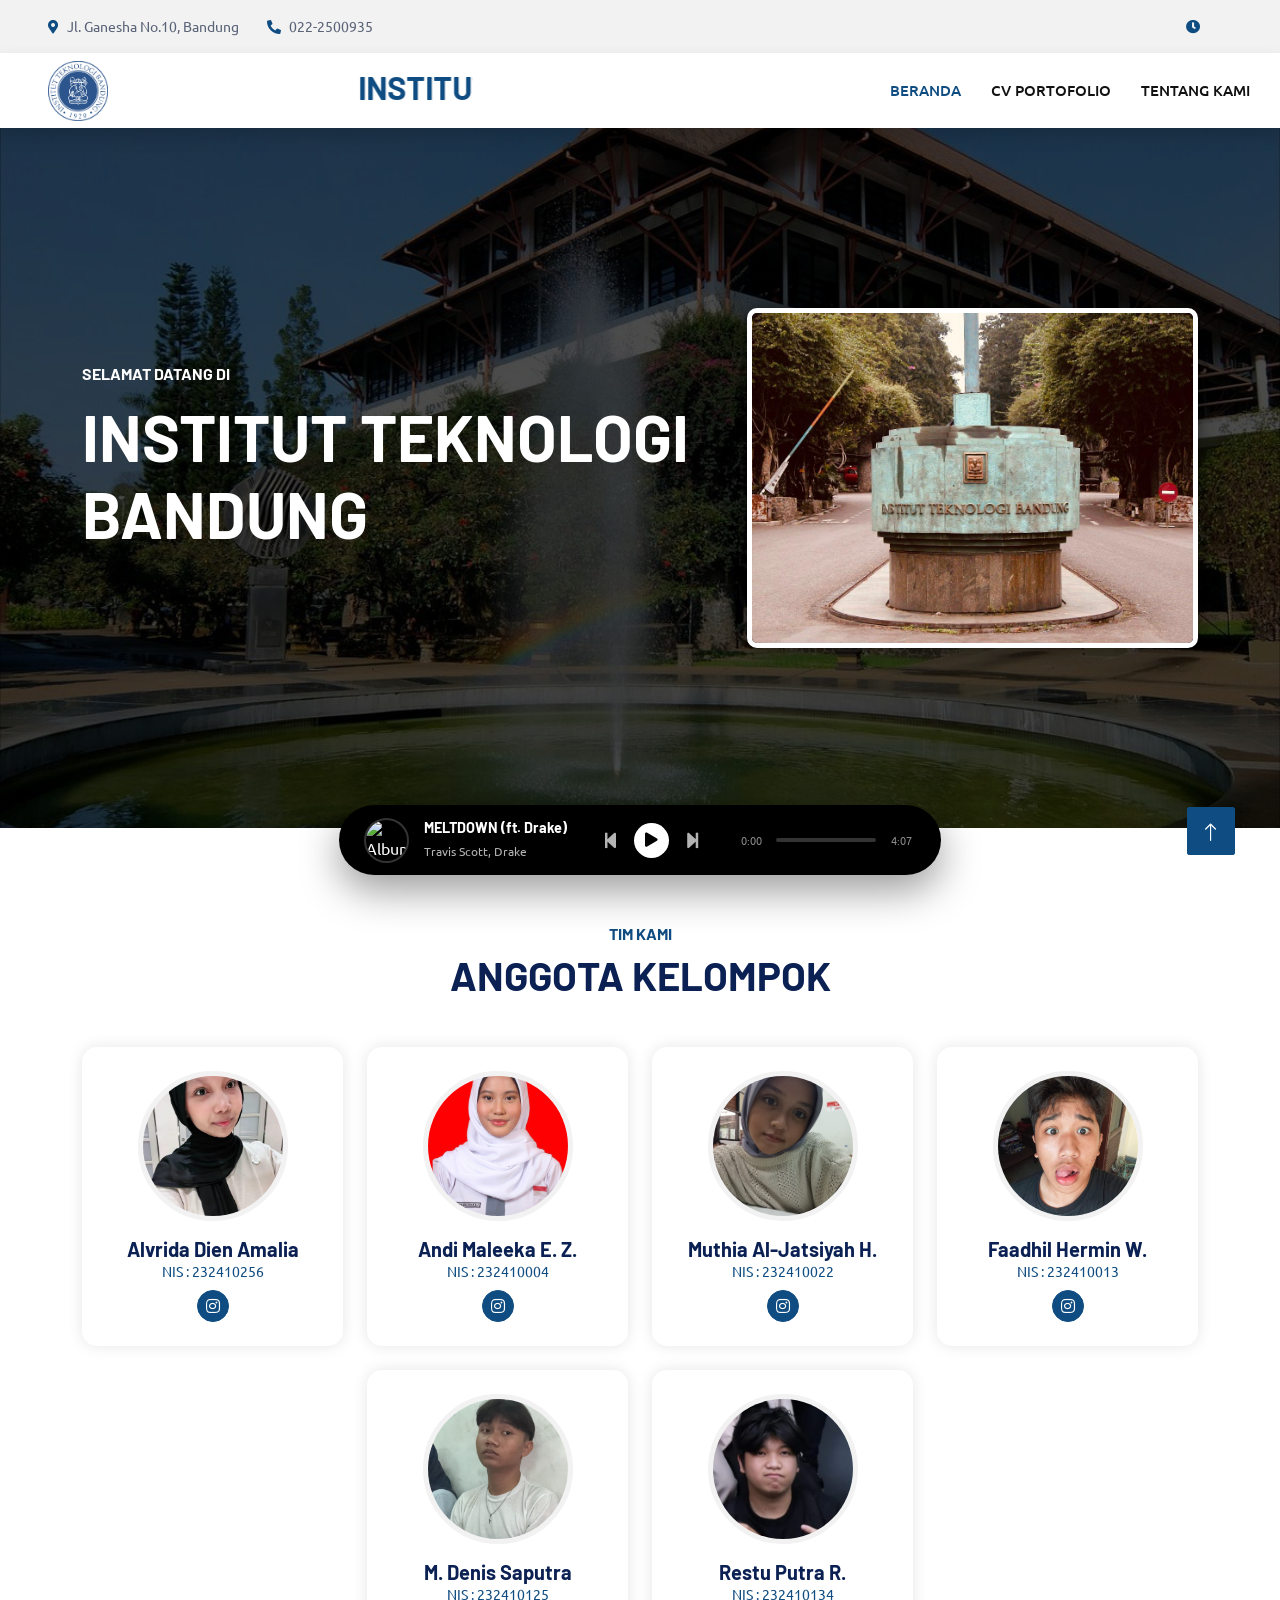
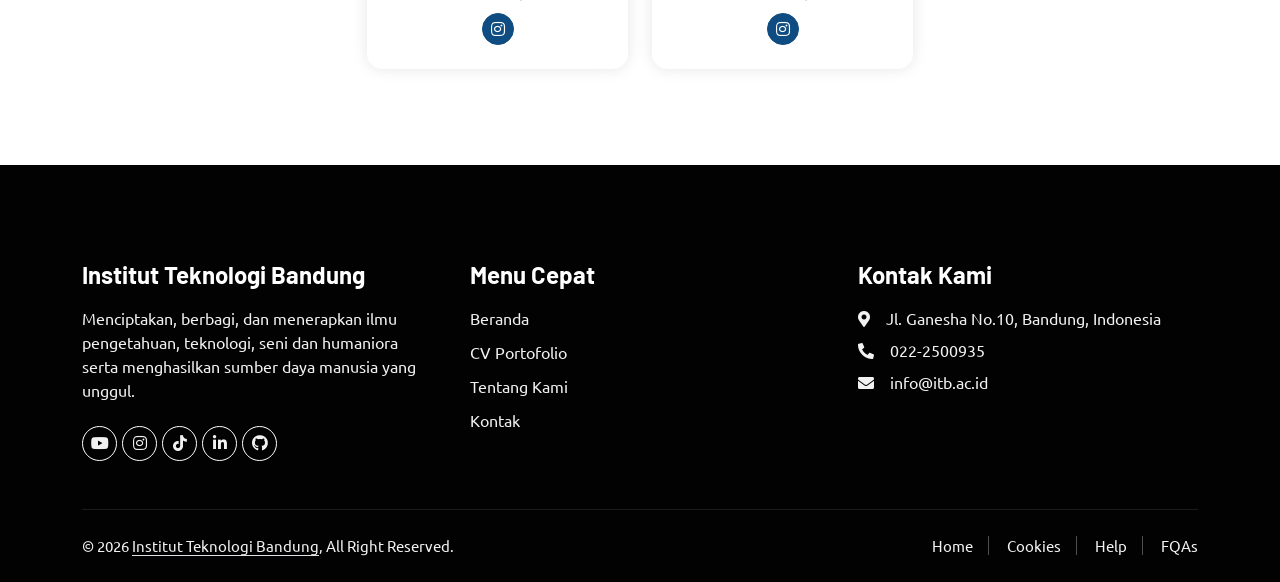
==== index.html @ df198fec "cuma testing bisa di commit n push atau ngga" ====
<!DOCTYPE html>
<html lang="id">

<head>
    <meta charset="utf-8">
    <title>bismillah ptn</title>
    <meta content="width=device-width, initial-scale=1.0" name="viewport">
    <meta content="" name="keywords">
    <meta content="" name="description">

    <!-- Favicon -->
    <link href="images/logoitb.png" rel="icon">

    <!-- Google Web Fonts -->
    <link rel="preconnect" href="https://fonts.googleapis.com">
    <link rel="preconnect" href="https://fonts.gstatic.com" crossorigin>
    <link href="https://fonts.googleapis.com/css2?family=Barlow:wght@600;700&family=Ubuntu:wght@400;500&display=swap" rel="stylesheet"> 

    <!-- Icon Font Stylesheet -->
    <link href="https://cdnjs.cloudflare.com/ajax/libs/font-awesome/5.15.4/css/all.min.css" rel="stylesheet">
    <link href="https://cdn.jsdelivr.net/npm/bootstrap-icons@1.4.1/font/bootstrap-icons.css" rel="stylesheet">

    <!-- Libraries Stylesheet -->
    <link href="lib/animate/animate.min.css" rel="stylesheet">
    <link href="lib/owlcarousel/assets/owl.carousel.min.css" rel="stylesheet">
    <link href="lib/tempusdominus/css/tempusdominus-bootstrap-4.min.css" rel="stylesheet" />

    <!-- Customized Bootstrap Stylesheet -->
    <link href="css/bootstrap.min.css" rel="stylesheet">

    <!-- Template Stylesheet -->
    <link href="css/style.css" rel="stylesheet">
</head>

<body>
    <!-- Spinner Start -->
    <div id="spinner" class="show bg-white position-fixed translate-middle w-100 vh-100 top-50 start-50 d-flex align-items-center justify-content-center">
        <div class="spinner-border text-primary" style="width: 3rem; height: 3rem;" role="status">
            <span class="sr-only">Loading...</span>
        </div>
    </div>
    <!-- Spinner End -->

    <!-- Topbar Start -->
    <div class="container-fluid bg-light p-0">
        <div class="row gx-0 d-none d-lg-flex">
            <div class="col-lg-7 px-5 text-start">
                <div class="h-100 d-inline-flex align-items-center py-3 me-4">
                    <small class="fa fa-map-marker-alt text-primary me-2"></small>
                    <small>Jl. Ganesha No.10, Bandung</small>
                </div>
                <div class="h-100 d-inline-flex align-items-center py-3 me-4">
                    <small class="fa fa-phone-alt text-primary me-2"></small>
                    <small>022-2500935</small>
                </div>
            </div>
            <div class="col-lg-5 px-5 text-end">
                <div class="h-100 d-inline-flex align-items-center py-3 me-4">
                    <small class="fa fa-clock text-primary me-2"></small>
                    <small id="tanggalwaktu"></small>		
                </div>  
            </div>
        </div>
    </div>
    <!-- Topbar End -->

    <!-- Navbar Start -->
    <nav class="navbar navbar-expand-lg bg-white navbar-light shadow sticky-top p-0">
        <a href="index.html" class="navbar-brand d-flex align-items-center px-4 px-lg-5">
            <img src="images/logoitb.png" alt="Logo" style="height: 60px; margin-right: 15px;">
            <div style="overflow: hidden; white-space: nowrap; width: 350px;">
                 <marquee scrollamount="5"><h2 class="m-0 text-primary">INSTITUT TEKNOLOGI BANDUNG</h2></marquee>
            </div>
        </a>
        <button type="button" class="navbar-toggler me-4" data-bs-toggle="collapse" data-bs-target="#navbarCollapse">
            <span class="navbar-toggler-icon"></span>
        </button>
        <div class="collapse navbar-collapse" id="navbarCollapse">
            <div class="navbar-nav ms-auto p-4 p-lg-0">
                <a href="index.html" class="nav-item nav-link active">Beranda</a>
                <a href="cv.html" class="nav-item nav-link">CV Portofolio</a>
                <a href="tentang.html" class="nav-item nav-link">Tentang Kami</a>
            </div>
        </div>
    </nav>
    <!-- Navbar End -->

    <!-- Carousel Start -->
    <div class="container-fluid p-0 mb-5">
        <div id="header-carousel" class="carousel slide" data-bs-ride="carousel">
            <div class="carousel-inner">
                <div class="carousel-item active">
                    <!-- Background Image -->
                    <img class="w-100" src="images/itb1.jpeg" alt="Image" style="height: 700px; object-fit: cover;">
                    <div class="carousel-caption d-flex align-items-center">
                        <div class="container">
                            <div class="row align-items-center justify-content-center justify-content-lg-start">
                                <!-- Kolom Teks -->
                                <div class="col-10 col-lg-7 text-center text-lg-start">
                                    <h6 class="text-white text-uppercase mb-3 animated slideInDown">SELAMAT DATANG DI</h6>
                                    <h1 class="display-3 text-white mb-4 pb-3 animated slideInDown">INSTITUT TEKNOLOGI BANDUNG</h1>
                                </div>
                                <!-- Kolom Gambar Kampus (Overlay) -->
                                <div class="col-lg-5 d-none d-lg-flex animated zoomIn">
                                    <img class="img-fluid" src="images/itb2.jpeg" alt="" style="border: 5px solid white; border-radius: 10px; box-shadow: 0 0 20px rgba(0,0,0,0.5);">
                                </div>
                            </div>
                        </div>
                    </div>
                </div>
            </div>
        </div>
    </div>
    <!-- Carousel End -->

    <!-- Team Start -->
    <div class="container-xxl py-5">
        <div class="container">
            <div class="text-center wow fadeInUp" data-wow-delay="0.1s">
                <h6 class="text-primary text-uppercase">Tim Kami</h6>
                <h1 class="mb-5">ANGGOTA KELOMPOK</h1>
            </div>
            
            <div class="row g-4 justify-content-center">
                <!-- Anggota 1 -->
                <div class="col-lg-3 col-md-6 wow fadeInUp" data-wow-delay="0.1s">
                    <div class="team-item bg-light p-4 text-center">
                        <div class="team-img-box mb-3">
                            <img src="images/dina.jpeg" alt="">                         
                        </div>
                        <h5 class="fw-bold mb-0">Alvrida Dien Amalia</h5>
                        <small class="text-primary d-block mb-2">NIS : 232410256</small>
                        <a class="btn btn-sm-square btn-primary mx-auto rounded-circle" href="https://instagram.com/alvridamalia" target="_blank"><i class="fab fa-instagram"></i></a>
                    </div>
                </div>  
                
                <!-- Anggota 2 -->        
                <div class="col-lg-3 col-md-6 wow fadeInUp" data-wow-delay="0.3s">
                    <div class="team-item bg-light p-4 text-center">
                        <div class="team-img-box mb-3">
                            <img src="images/male.jpeg" alt="">                         
                        </div>
                        <h5 class="fw-bold mb-0">Andi Maleeka E. Z.</h5>
                        <small class="text-primary d-block mb-2">NIS : 232410004</small>
                        <a class="btn btn-sm-square btn-primary mx-auto rounded-circle" href="https://instagram.com/zavmezh" target="_blank"><i class="fab fa-instagram"></i></a>
                    </div>
                </div>  
                
                <!-- Anggota 3 -->        
                <div class="col-lg-3 col-md-6 wow fadeInUp" data-wow-delay="0.5s">
                    <div class="team-item bg-light p-4 text-center">
                        <div class="team-img-box mb-3">
                            <img src="images/muti.jpeg" alt="">                         
                        </div>
                        <h5 class="fw-bold mb-0">Muthia Al-Jatsiyah H.</h5>
                        <small class="text-primary d-block mb-2">NIS : 232410022</small>
                        <a class="btn btn-sm-square btn-primary mx-auto rounded-circle" href="https://instagram.com/muthieealh" target="_blank"><i class="fab fa-instagram"></i></a>
                    </div>
                </div>  
                
                <!-- Anggota 4 -->        
                <div class="col-lg-3 col-md-6 wow fadeInUp" data-wow-delay="0.7s">
                    <div class="team-item bg-light p-4 text-center">
                        <div class="team-img-box mb-3">
                            <img src="images/faadhil.jpeg" alt="">                         
                        </div>
                        <h5 class="fw-bold mb-0">Faadhil Hermin W.</h5>
                        <small class="text-primary d-block mb-2">NIS : 232410013</small>
                        <a class="btn btn-sm-square btn-primary mx-auto rounded-circle" href="https://instagram.com/faadhwill" target="_blank"><i class="fab fa-instagram"></i></a>
                    </div>
                </div>  
                
                <!-- Anggota 5 -->        
                <div class="col-lg-3 col-md-6 wow fadeInUp" data-wow-delay="0.1s">
                    <div class="team-item bg-light p-4 text-center">
                        <div class="team-img-box mb-3">
                            <img src="images/denis.jpeg" alt="">                         
                        </div>
                        <h5 class="fw-bold mb-0">M. Denis Saputra</h5>
                        <small class="text-primary d-block mb-2">NIS : 232410125</small>
                        <a class="btn btn-sm-square btn-primary mx-auto rounded-circle" href="https://instagram.com/dnssptraaa_" target="_blank"><i class="fab fa-instagram"></i></a>
                    </div>
                </div>  
                
                <!-- Anggota 6 -->        
                <div class="col-lg-3 col-md-6 wow fadeInUp" data-wow-delay="0.3s">
                    <div class="team-item bg-light p-4 text-center">
                        <div class="team-img-box mb-3">
                            <img src="images/rama.jpeg" alt="">                         
                        </div>
                        <h5 class="fw-bold mb-0">Restu Putra R.</h5>
                        <small class="text-primary d-block mb-2">NIS : 232410134</small>
                        <a class="btn btn-sm-square btn-primary mx-auto rounded-circle" href="https://www.instagram.com/backend.ramaa" target="_blank"><i class="fab fa-instagram"></i></a>
                    </div>
                </div>              
            </div>
        </div>
    </div>
    <!-- Team End -->

    <!-- Footer Start -->
    <div class="container-fluid bg-dark text-light footer pt-5 mt-5 wow fadeIn" data-wow-delay="0.1s">
        <div class="container py-5">
            <div class="row g-5">
                <div class="col-lg-4 col-md-6">
                    <h4 class="text-white mb-3">Institut Teknologi Bandung</h4>
                    <p>Menciptakan, berbagi, dan menerapkan ilmu pengetahuan, teknologi, seni dan humaniora serta menghasilkan sumber daya manusia yang unggul.</p>
                    <div class="d-flex pt-2">
                        <a class="btn btn-outline-light btn-social" href="https://www.youtube.com/@restuputraramadhan"><i class="fab fa-youtube"></i></a>
                        <a class="btn btn-outline-light btn-social" href="https://www.instagram.com/backend.ramaa"><i class="fab fa-instagram"></i></a>
                        <a class="btn btn-outline-light btn-social" href="https://www.tiktok.com/@27.1nonlykiddo"><i class="fab fa-tiktok"></i></a>
                        <a class="btn btn-outline-light btn-social" href="https://www.linkedin.com/in/restu-putra-ramadhan-6446b9358/"><i class="fab fa-linkedin-in"></i></a>
                        <a class="btn btn-outline-light btn-social" href="https://github.com/27RamaaaDev"><i class="fab fa-github"></i></a>
                    </div>
                </div>
                <div class="col-lg-4 col-md-6">
                    <h4 class="text-white mb-3">Menu Cepat</h4>
                    <a class="footer-link" href="index.html">Beranda</a>
                    <a class="footer-link" href="cv.html">CV Portofolio</a>
                    <a class="footer-link" href="tentang.html">Tentang Kami</a>
                    <a class="footer-link" href="#">Kontak</a>
                </div>
                <div class="col-lg-4 col-md-6">
                    <h4 class="text-white mb-3">Kontak Kami</h4>
                    <p class="mb-2"><i class="fa fa-map-marker-alt me-3"></i>Jl. Ganesha No.10, Bandung, Indonesia</p>
                    <p class="mb-2"><i class="fa fa-phone-alt me-3"></i>022-2500935</p>
                    <p class="mb-2"><i class="fa fa-envelope me-3"></i>info@itb.ac.id</p>
                </div>
            </div>
        </div>
        <div class="container">
            <div class="copyright">
                <div class="row">
                    <div class="col-md-6 text-center text-md-start mb-3 mb-md-0">
                        &copy; 2026 <a class="border-bottom" href="#">Institut Teknologi Bandung</a>, All Right Reserved.
                    </div>
                    <div class="col-md-6 text-center text-md-end">
                        <div class="footer-menu">
                            <a href="">Home</a>
                            <a href="">Cookies</a>
                            <a href="">Help</a>
                            <a href="">FQAs</a>
                        </div>
                    </div>
                </div>
            </div>
        </div>
    </div>
    <!-- MUSIC PLAYER DYNAMIC ISLAND -->
    <div class="music-player-bar">
        <div class="player-inner">
            <!-- Left: Info -->
            <div class="player-left">
                <div class="player-album-art">
                    <img src="images/travisscott.jpeg" alt="Album Art">
                </div>
                <div class="player-track-info">
                    <h6>MELTDOWN (ft. Drake)</h6>
                    <small>Travis Scott, Drake</small>
                </div>
            </div>

            <!-- Center: Controls -->
            <div class="player-controls">
                <button class="btn-control"><i class="fa fa-step-backward"></i></button>
                <!-- Tombol Play menggunakan onclick="toggleMusic()" -->
                <button class="btn-play" id="btnPlay" type="button" onclick="toggleMusic()">
                    <i class="fa fa-play" id="playIcon"></i>
                </button>
                <button class="btn-control"><i class="fa fa-step-forward"></i></button>
            </div>

            <!-- Right: Progress -->
            <div class="player-progress">
                <span id="currentTime" class="time-text">0:00</span>
                <div class="progress-bar-bg">
                    <div class="progress-bar-fill" id="progressBar"></div>
                </div>
                <span id="duration" class="time-text">4:07</span>
            </div>
        </div>
        
        <!-- Audio Tag dengan Error Handler -->
        <audio id="audioPlayer" src="meltdown.mp3" preload="auto" onerror="alert('File musik.mp3 TIDAK DITEMUKAN atau rusak.\n\nPastikan nama file: musik.mp3 (huruf kecil semua)')"></audio>
    </div>
    <!-- Footer End -->

    <!-- Back to Top -->
    <a href="#" class="btn btn-lg btn-primary btn-lg-square back-to-top"><i class="bi bi-arrow-up"></i></a>

    <!-- JavaScript Libraries -->
    <script src="https://code.jquery.com/jquery-3.4.1.min.js"></script>
    <script src="https://cdn.jsdelivr.net/npm/bootstrap@5.0.0/dist/js/bootstrap.bundle.min.js"></script>
    <script src="lib/wow/wow.min.js"></script>
    <script src="lib/easing/easing.min.js"></script>
    <script src="lib/waypoints/waypoints.min.js"></script>
    <script src="lib/counterup/counterup.min.js"></script>
    <script src="lib/owlcarousel/owl.carousel.min.js"></script>
    <script src="lib/tempusdominus/js/moment.min.js"></script>
    <script src="lib/tempusdominus/js/moment-timezone.min.js"></script>
    <script src="lib/tempusdominus/js/tempusdominus-bootstrap-4.min.js"></script>

    <!-- Template Javascript -->
    <script src="js/main.js"></script>
</body>
</html>
---- css/style.css ----
/********** Template CSS **********/
:root {
    --primary: #0F4C81; /* Biru ITB */
    --secondary: #F8C300; /* Emas */
    --light: #F2F2F2;
    --dark: #111111;
}

/* Override Bootstrap Text Primary Color (Agar tidak Merah) */
.text-primary {
    color: var(--primary) !important;
}

/* Override Bootstrap Button Primary (Agar tidak Merah) */
.btn-primary {
    color: #FFFFFF;
    background-color: var(--primary) !important;
    border-color: var(--primary) !important;
}

.btn-primary:hover {
    background-color: #0b3d6b !important;
    border-color: #0b3d6b !important;
}

.fw-medium {
    font-weight: 600 !important;
}

.back-to-top {
    position: fixed;
    display: none;
    right: 45px;
    bottom: 45px;
    z-index: 99;
}


/*** Spinner ***/
#spinner {
    opacity: 0;
    visibility: hidden;
    transition: opacity .5s ease-out, visibility 0s linear .5s;
    z-index: 99999;
}

#spinner.show {
    transition: opacity .5s ease-out, visibility 0s linear 0s;
    visibility: visible;
    opacity: 1;
}


/*** Button ***/
.btn {
    font-weight: 500;
    text-transform: uppercase;
    transition: .5s;
}

.btn.btn-secondary {
    color: #FFFFFF;
}

.btn-square {
    width: 38px;
    height: 38px;
}

.btn-sm-square {
    width: 32px;
    height: 32px;
}

.btn-lg-square {
    width: 48px;
    height: 48px;
}

.btn-square,
.btn-sm-square,
.btn-lg-square {
    padding: 0;
    display: flex;
    align-items: center;
    justify-content: center;
    font-weight: normal;
    border-radius: 2px;
}


/*** Navbar ***/
.navbar .dropdown-toggle::after {
    border: none;
    content: "\f107";
    font-family: "Font Awesome 5 Free";
    font-weight: 900;
    vertical-align: middle;
    margin-left: 8px;
}

.navbar-light .navbar-nav .nav-link {
    margin-right: 30px;
    padding: 25px 0;
    color: #FFFFFF;
    font-size: 15px;
    text-transform: uppercase;
    outline: none;
}

.navbar-light .navbar-nav .nav-link:hover,
.navbar-light .navbar-nav .nav-link.active {
    color: var(--primary);
}

@media (max-width: 991.98px) {
    .navbar-light .navbar-nav .nav-link  {
        margin-right: 0;
        padding: 10px 0;
    }

    .navbar-light .navbar-nav {
        border-top: 1px solid #EEEEEE;
    }
}

.navbar-light .navbar-brand,
.navbar-light a.btn {
    height: 75px;
}

.navbar-light .navbar-nav .nav-link {
    color: var(--dark);
    font-weight: 500;
}

.navbar-light.sticky-top {
    top: -100px;
    transition: .5s;
}

@media (min-width: 992px) {
    .navbar .nav-item .dropdown-menu {
        display: block;
        border: none;
        margin-top: 0;
        top: 150%;
        opacity: 0;
        visibility: hidden;
        transition: .5s;
    }

    .navbar .nav-item:hover .dropdown-menu {
        top: 100%;
        visibility: visible;
        transition: .5s;
        opacity: 1;
    }
}


/*** Header ***/
.carousel-caption {
    top: 0;
    left: 0;
    right: 0;
    bottom: 0;
    background: rgba(0, 0, 0, .7);
    z-index: 1;
}

.carousel-control-prev,
.carousel-control-next {
    width: 10%;
}

.carousel-control-prev-icon,
.carousel-control-next-icon {
    width: 3rem;
    height: 3rem;
}

@media (max-width: 768px) {
    #header-carousel .carousel-item {
        position: relative;
        min-height: 450px;
    }
    
    #header-carousel .carousel-item img {
        position: absolute;
        width: 100%;
        height: 100%;
        object-fit: cover;
    }
}

.page-header {
    background-position: center center;
    background-repeat: no-repeat;
    background-size: cover;
}

.page-header-inner {
    background: rgba(0, 0, 0, .7);
}

.breadcrumb-item + .breadcrumb-item::before {
    color: var(--light);
}


/*** Facts ***/
.fact {
    background: linear-gradient(rgba(0, 0, 0, .7), rgba(0, 0, 0, .7)), url(../img/carousel-bg-1.jpg);
    background-position: center center;
    background-repeat: no-repeat;
    background-size: cover;
}


/*** Service ***/
.service .nav .nav-link {
    background: var(--light);
    transition: .5s;
}

.service .nav .nav-link.active {
    background: var(--primary);
}

.service .nav .nav-link.active h4 {
    color: #FFFFFF !important;
}


/*** Booking ***/
.booking {
    background: linear-gradient(rgba(0, 0, 0, .7), rgba(0, 0, 0, .7)), url(../img/carousel-bg-2.jpg) center center no-repeat;
    background-size: cover;
}

.bootstrap-datetimepicker-widget.bottom {
    top: auto !important;
}

.bootstrap-datetimepicker-widget .table * {
    border-bottom-width: 0px;
}

.bootstrap-datetimepicker-widget .table th {
    font-weight: 500;
}

.bootstrap-datetimepicker-widget.dropdown-menu {
    padding: 10px;
    border-radius: 2px;
}

.bootstrap-datetimepicker-widget table td.active,
.bootstrap-datetimepicker-widget table td.active:hover {
    background: var(--primary);
}

.bootstrap-datetimepicker-widget table td.today::before {
    border-bottom-color: var(--primary);
}


/*** Team ***/
.team-item .team-overlay {
    display: flex;
    align-items: center;
    justify-content: center;
    background: var(--primary);
    transform: scale(0);
    transition: .5s;
}

.team-item:hover .team-overlay {
    transform: scale(1);
}

.team-item .team-overlay .btn {
    color: var(--primary);
    background: #FFFFFF;
}

.team-item .team-overlay .btn:hover {
    color: #FFFFFF;
    background: var(--secondary)
}


/*** Testimonial ***/
.testimonial-carousel .owl-item .testimonial-text,
.testimonial-carousel .owl-item.center .testimonial-text * {
    transition: .5s;
}

.testimonial-carousel .owl-item.center .testimonial-text {
    background: var(--primary) !important;
}

.testimonial-carousel .owl-item.center .testimonial-text * {
    color: #FFFFFF !important;
}

.testimonial-carousel .owl-dots {
    margin-top: 24px;
    display: flex;
    align-items: flex-end;
    justify-content: center;
}

.testimonial-carousel .owl-dot {
    position: relative;
    display: inline-block;
    margin: 0 5px;
    width: 15px;
    height: 15px;
    border: 1px solid #CCCCCC;
    transition: .5s;
}

.testimonial-carousel .owl-dot.active {
    background: var(--primary);
    border-color: var(--primary);
}


/*** Footer ***/
.footer {
    background: linear-gradient(rgba(0, 0, 0, .9), rgba(0, 0, 0, .9)), url(../img/carousel-bg-1.jpg) center center no-repeat;
    background-size: cover;
}

.footer .btn.btn-social {
    margin-right: 5px;
    width: 35px;
    height: 35px;
    display: flex;
    align-items: center;
    justify-content: center;
    color: var(--light);
    border: 1px solid #FFFFFF;
    border-radius: 35px;
    transition: .3s;
}

.footer .btn.btn-social:hover {
    color: var(--primary);
    background: #FFFFFF;
    border-color: #FFFFFF;
}
.footer .btn.btn-social:hover i {
    color: var(--primary);
}

.footer .btn.btn-link {
    display: block;
    margin-bottom: 5px;
    padding: 0;
    text-align: left;
    color: #FFFFFF;
    font-size: 15px;
    font-weight: normal;
    text-transform: capitalize;
    transition: .3s;
}

.footer .btn.btn-link::before {
    position: relative;
    content: "\f105";
    font-family: "Font Awesome 5 Free";
    font-weight: 900;
    margin-right: 10px;
}

.footer .btn.btn-link:hover {
    letter-spacing: 1px;
    box-shadow: none;
}

.footer .copyright {
    padding: 25px 0;
    font-size: 15px;
    border-top: 1px solid rgba(256, 256, 256, .1);
}

.footer .copyright a {
    color: var(--light);
}

.footer .footer-menu a {
    margin-right: 15px;
    padding-right: 15px;
    border-right: 1px solid rgba(255, 255, 255, .3);
}

.footer .footer-menu a:last-child {
    margin-right: 0;
    padding-right: 0;
    border-right: none;
}

/* --- Tambahan Style Baru untuk Anggota Tim & Footer Link --- */
.team-item {
    transition: .3s;
    border-radius: 15px;
    box-shadow: 0 0 15px rgba(0,0,0,0.1);
    background: #ffffff !important;
}
.team-item:hover {
    transform: translateY(-10px);
    box-shadow: 0 0 30px rgba(0,0,0,0.2);
}
.team-img-box {
    width: 150px;
    height: 150px;
    margin: 0 auto;
    border-radius: 50%;
    overflow: hidden;
    border: 5px solid #F2F2F2;
}
.team-img-box img {
    width: 100%;
    height: 100%;
    object-fit: cover;
}
.footer-link {
    display: block;
    margin-bottom: 10px;
    color: #f1f1f1;
    text-decoration: none;
    transition: .3s;
}
.footer-link:hover {
    color: var(--secondary); /* Warna Emas saat hover */
    padding-left: 5px;
}

/* --- MUSIC PLAYER "DYNAMIC ISLAND" STYLE --- */
.music-player-bar {
    position: fixed;
    bottom: 25px; /* Melayang dari bawah */
    left: 50%;
    transform: translateX(-50%); /* Posisi tepat di tengah */
    width: auto;
    min-width: 400px;
    max-width: 90%;
    height: 70px;
    background-color: #000000; /* Hitam pekat khas Dynamic Island */
    border-radius: 50px; /* Bentuk kapsul/pill */
    z-index: 1000000; /* Z-INDEX SANGAT TINGGI */
    color: white;
    padding: 0 25px;
    box-shadow: 0 15px 40px rgba(0,0,0,0.4); /* Efek bayangan melayang */
    display: flex;
    align-items: center;
    justify-content: space-between;
    transition: all 0.3s ease;
    pointer-events: auto; /* Pastikan bisa diklik */
}

.music-player-bar:hover {
    transform: translateX(-50%) scale(1.02); /* Sedikit membesar saat di-hover */
}

/* Container dalam player (Flexbox untuk tata letak rapi) */
.player-inner {
    display: flex;
    align-items: center;
    width: 100%;
    justify-content: space-between;
}

.player-left {
    display: flex;
    align-items: center;
    flex: 1;
}

.player-album-art {
    width: 45px;
    height: 45px;
    border-radius: 50%; /* Album art bulat */
    overflow: hidden;
    margin-right: 15px;
    border: 2px solid #333;
    animation: spin 10s linear infinite; /* Animasi putar piringan hitam */
    animation-play-state: paused;
}

/* Animasi berputar saat lagu main (diatur via JS class nanti, atau biarkan statis) */
.player-album-art img {
    width: 100%;
    height: 100%;
    object-fit: cover;
}

.player-track-info h6 {
    margin: 0;
    font-size: 0.9rem;
    font-weight: 700;
    color: white;
    white-space: nowrap;
}
.player-track-info small {
    font-size: 0.75rem;
    color: #b3b3b3;
}

.player-controls {
    display: flex;
    align-items: center;
    justify-content: center;
    margin: 0 20px;
    z-index: 1000001; /* Kontrol di atas segalanya */
}

.btn-control {
    background: transparent;
    border: none;
    color: #b3b3b3;
    font-size: 1.1rem;
    cursor: pointer;
    margin: 0 10px;
    transition: color 0.2s;
}
.btn-control:hover {
    color: white;
}

.btn-play {
    width: 35px;
    height: 35px;
    border-radius: 50%;
    background-color: white; /* Tombol Play Putih Kontras */
    border: none;
    color: black;
    display: flex;
    align-items: center;
    justify-content: center;
    font-size: 0.9rem;
    cursor: pointer;
    transition: transform 0.1s;
    pointer-events: auto;
}
.btn-play:hover {
    transform: scale(1.1);
    background-color: #ddd;
}
.btn-play:active {
    transform: scale(0.95);
}

.player-progress {
    display: flex;
    align-items: center;
    flex: 1;
    justify-content: flex-end;
}

.progress-bar-bg {
    width: 100px; /* Progress bar lebih pendek agar muat di kapsul */
    height: 4px;
    background-color: #333;
    border-radius: 2px;
    overflow: hidden;
    margin: 0 10px;
    cursor: pointer;
}

.progress-bar-fill {
    width: 0%;
    height: 100%;
    background-color: var(--secondary); /* Pakai warna Emas atau Biru */
}

.time-text {
    font-size: 0.7rem;
    color: #888;
    min-width: 30px;
    text-align: center;
}

/* Responsif untuk layar HP */
@media (max-width: 576px) {
    .music-player-bar {
        min-width: 90%;
        bottom: 20px;
        padding: 0 15px;
    }
    .player-track-info small {
        display: none; /* Sembunyikan nama artis di HP jika sempit */
    }
    .progress-bar-bg {
        width: 60px;
    }
}
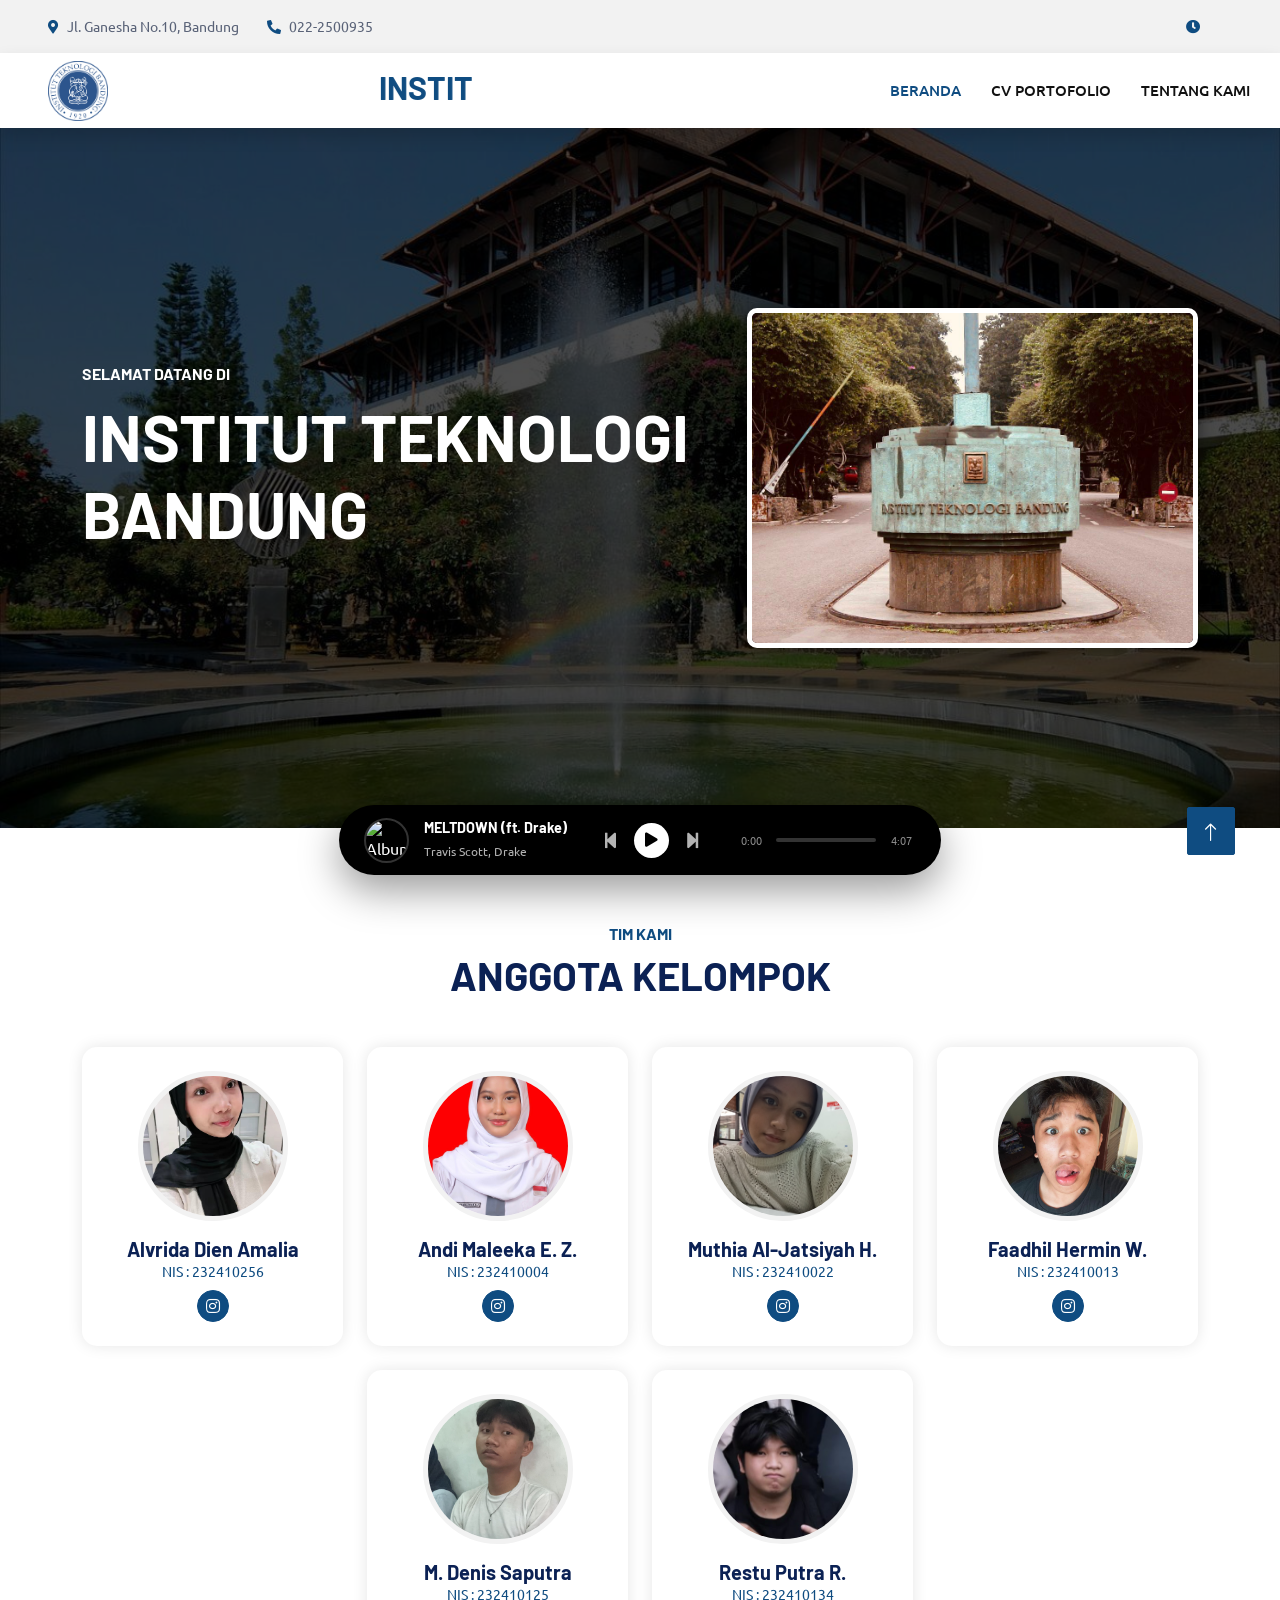
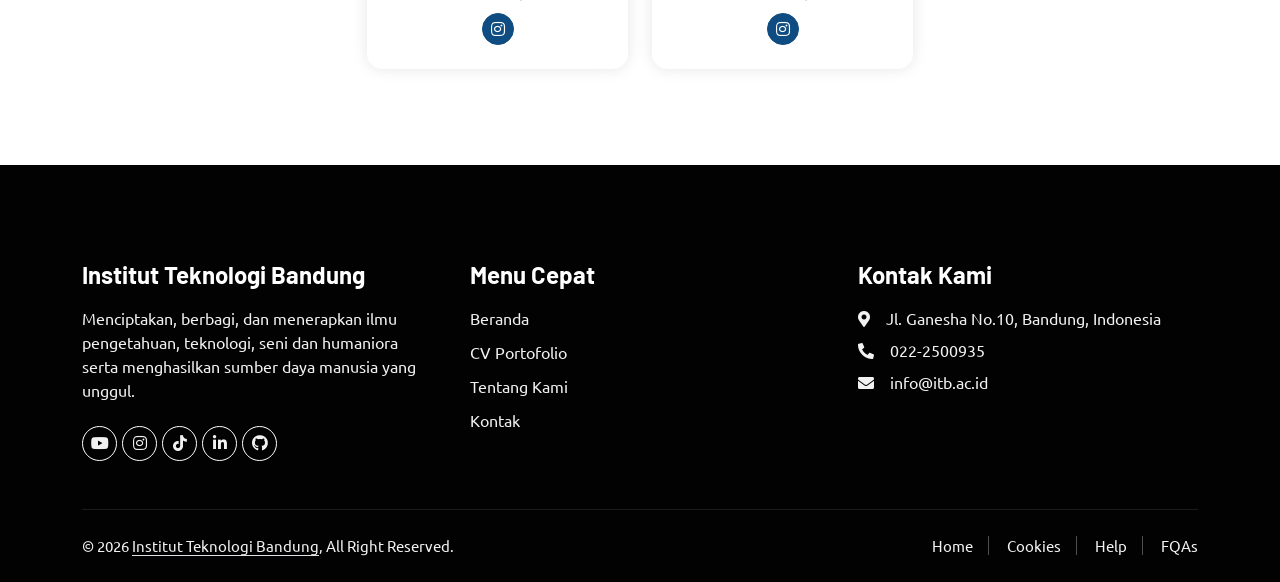
==== commit 024dadc5: "testlagi nyobain" ====
--- a/index.html
+++ b/index.html
@@ -1,306 +1,306 @@
-<!DOCTYPE html>
-<html lang="id">
-
-<head>
-    <meta charset="utf-8">
-    <title>bismillah ptn</title>
-    <meta content="width=device-width, initial-scale=1.0" name="viewport">
-    <meta content="" name="keywords">
-    <meta content="" name="description">
-
-    <!-- Favicon -->
-    <link href="images/logoitb.png" rel="icon">
-
-    <!-- Google Web Fonts -->
-    <link rel="preconnect" href="https://fonts.googleapis.com">
-    <link rel="preconnect" href="https://fonts.gstatic.com" crossorigin>
-    <link href="https://fonts.googleapis.com/css2?family=Barlow:wght@600;700&family=Ubuntu:wght@400;500&display=swap" rel="stylesheet"> 
-
-    <!-- Icon Font Stylesheet -->
-    <link href="https://cdnjs.cloudflare.com/ajax/libs/font-awesome/5.15.4/css/all.min.css" rel="stylesheet">
-    <link href="https://cdn.jsdelivr.net/npm/bootstrap-icons@1.4.1/font/bootstrap-icons.css" rel="stylesheet">
-
-    <!-- Libraries Stylesheet -->
-    <link href="lib/animate/animate.min.css" rel="stylesheet">
-    <link href="lib/owlcarousel/assets/owl.carousel.min.css" rel="stylesheet">
-    <link href="lib/tempusdominus/css/tempusdominus-bootstrap-4.min.css" rel="stylesheet" />
-
-    <!-- Customized Bootstrap Stylesheet -->
-    <link href="css/bootstrap.min.css" rel="stylesheet">
-
-    <!-- Template Stylesheet -->
-    <link href="css/style.css" rel="stylesheet">
-</head>
-
-<body>
-    <!-- Spinner Start -->
-    <div id="spinner" class="show bg-white position-fixed translate-middle w-100 vh-100 top-50 start-50 d-flex align-items-center justify-content-center">
-        <div class="spinner-border text-primary" style="width: 3rem; height: 3rem;" role="status">
-            <span class="sr-only">Loading...</span>
-        </div>
-    </div>
-    <!-- Spinner End -->
-
-    <!-- Topbar Start -->
-    <div class="container-fluid bg-light p-0">
-        <div class="row gx-0 d-none d-lg-flex">
-            <div class="col-lg-7 px-5 text-start">
-                <div class="h-100 d-inline-flex align-items-center py-3 me-4">
-                    <small class="fa fa-map-marker-alt text-primary me-2"></small>
-                    <small>Jl. Ganesha No.10, Bandung</small>
-                </div>
-                <div class="h-100 d-inline-flex align-items-center py-3 me-4">
-                    <small class="fa fa-phone-alt text-primary me-2"></small>
-                    <small>022-2500935</small>
-                </div>
-            </div>
-            <div class="col-lg-5 px-5 text-end">
-                <div class="h-100 d-inline-flex align-items-center py-3 me-4">
-                    <small class="fa fa-clock text-primary me-2"></small>
-                    <small id="tanggalwaktu"></small>		
-                </div>  
-            </div>
-        </div>
-    </div>
-    <!-- Topbar End -->
-
-    <!-- Navbar Start -->
-    <nav class="navbar navbar-expand-lg bg-white navbar-light shadow sticky-top p-0">
-        <a href="index.html" class="navbar-brand d-flex align-items-center px-4 px-lg-5">
-            <img src="images/logoitb.png" alt="Logo" style="height: 60px; margin-right: 15px;">
-            <div style="overflow: hidden; white-space: nowrap; width: 350px;">
-                 <marquee scrollamount="5"><h2 class="m-0 text-primary">INSTITUT TEKNOLOGI BANDUNG</h2></marquee>
-            </div>
-        </a>
-        <button type="button" class="navbar-toggler me-4" data-bs-toggle="collapse" data-bs-target="#navbarCollapse">
-            <span class="navbar-toggler-icon"></span>
-        </button>
-        <div class="collapse navbar-collapse" id="navbarCollapse">
-            <div class="navbar-nav ms-auto p-4 p-lg-0">
-                <a href="index.html" class="nav-item nav-link active">Beranda</a>
-                <a href="cv.html" class="nav-item nav-link">CV Portofolio</a>
-                <a href="tentang.html" class="nav-item nav-link">Tentang Kami</a>
-            </div>
-        </div>
-    </nav>
-    <!-- Navbar End -->
-
-    <!-- Carousel Start -->
-    <div class="container-fluid p-0 mb-5">
-        <div id="header-carousel" class="carousel slide" data-bs-ride="carousel">
-            <div class="carousel-inner">
-                <div class="carousel-item active">
-                    <!-- Background Image -->
-                    <img class="w-100" src="images/itb1.jpeg" alt="Image" style="height: 700px; object-fit: cover;">
-                    <div class="carousel-caption d-flex align-items-center">
-                        <div class="container">
-                            <div class="row align-items-center justify-content-center justify-content-lg-start">
-                                <!-- Kolom Teks -->
-                                <div class="col-10 col-lg-7 text-center text-lg-start">
-                                    <h6 class="text-white text-uppercase mb-3 animated slideInDown">SELAMAT DATANG DI</h6>
-                                    <h1 class="display-3 text-white mb-4 pb-3 animated slideInDown">INSTITUT TEKNOLOGI BANDUNG</h1>
-                                </div>
-                                <!-- Kolom Gambar Kampus (Overlay) -->
-                                <div class="col-lg-5 d-none d-lg-flex animated zoomIn">
-                                    <img class="img-fluid" src="images/itb2.jpeg" alt="" style="border: 5px solid white; border-radius: 10px; box-shadow: 0 0 20px rgba(0,0,0,0.5);">
-                                </div>
-                            </div>
-                        </div>
-                    </div>
-                </div>
-            </div>
-        </div>
-    </div>
-    <!-- Carousel End -->
-
-    <!-- Team Start -->
-    <div class="container-xxl py-5">
-        <div class="container">
-            <div class="text-center wow fadeInUp" data-wow-delay="0.1s">
-                <h6 class="text-primary text-uppercase">Tim Kami</h6>
-                <h1 class="mb-5">ANGGOTA KELOMPOK</h1>
-            </div>
-            
-            <div class="row g-4 justify-content-center">
-                <!-- Anggota 1 -->
-                <div class="col-lg-3 col-md-6 wow fadeInUp" data-wow-delay="0.1s">
-                    <div class="team-item bg-light p-4 text-center">
-                        <div class="team-img-box mb-3">
-                            <img src="images/dina.jpeg" alt="">                         
-                        </div>
-                        <h5 class="fw-bold mb-0">Alvrida Dien Amalia</h5>
-                        <small class="text-primary d-block mb-2">NIS : 232410256</small>
-                        <a class="btn btn-sm-square btn-primary mx-auto rounded-circle" href="https://instagram.com/alvridamalia" target="_blank"><i class="fab fa-instagram"></i></a>
-                    </div>
-                </div>  
-                
-                <!-- Anggota 2 -->        
-                <div class="col-lg-3 col-md-6 wow fadeInUp" data-wow-delay="0.3s">
-                    <div class="team-item bg-light p-4 text-center">
-                        <div class="team-img-box mb-3">
-                            <img src="images/male.jpeg" alt="">                         
-                        </div>
-                        <h5 class="fw-bold mb-0">Andi Maleeka E. Z.</h5>
-                        <small class="text-primary d-block mb-2">NIS : 232410004</small>
-                        <a class="btn btn-sm-square btn-primary mx-auto rounded-circle" href="https://instagram.com/zavmezh" target="_blank"><i class="fab fa-instagram"></i></a>
-                    </div>
-                </div>  
-                
-                <!-- Anggota 3 -->        
-                <div class="col-lg-3 col-md-6 wow fadeInUp" data-wow-delay="0.5s">
-                    <div class="team-item bg-light p-4 text-center">
-                        <div class="team-img-box mb-3">
-                            <img src="images/muti.jpeg" alt="">                         
-                        </div>
-                        <h5 class="fw-bold mb-0">Muthia Al-Jatsiyah H.</h5>
-                        <small class="text-primary d-block mb-2">NIS : 232410022</small>
-                        <a class="btn btn-sm-square btn-primary mx-auto rounded-circle" href="https://instagram.com/muthieealh" target="_blank"><i class="fab fa-instagram"></i></a>
-                    </div>
-                </div>  
-                
-                <!-- Anggota 4 -->        
-                <div class="col-lg-3 col-md-6 wow fadeInUp" data-wow-delay="0.7s">
-                    <div class="team-item bg-light p-4 text-center">
-                        <div class="team-img-box mb-3">
-                            <img src="images/faadhil.jpeg" alt="">                         
-                        </div>
-                        <h5 class="fw-bold mb-0">Faadhil Hermin W.</h5>
-                        <small class="text-primary d-block mb-2">NIS : 232410013</small>
-                        <a class="btn btn-sm-square btn-primary mx-auto rounded-circle" href="https://instagram.com/faadhwill" target="_blank"><i class="fab fa-instagram"></i></a>
-                    </div>
-                </div>  
-                
-                <!-- Anggota 5 -->        
-                <div class="col-lg-3 col-md-6 wow fadeInUp" data-wow-delay="0.1s">
-                    <div class="team-item bg-light p-4 text-center">
-                        <div class="team-img-box mb-3">
-                            <img src="images/denis.jpeg" alt="">                         
-                        </div>
-                        <h5 class="fw-bold mb-0">M. Denis Saputra</h5>
-                        <small class="text-primary d-block mb-2">NIS : 232410125</small>
-                        <a class="btn btn-sm-square btn-primary mx-auto rounded-circle" href="https://instagram.com/dnssptraaa_" target="_blank"><i class="fab fa-instagram"></i></a>
-                    </div>
-                </div>  
-                
-                <!-- Anggota 6 -->        
-                <div class="col-lg-3 col-md-6 wow fadeInUp" data-wow-delay="0.3s">
-                    <div class="team-item bg-light p-4 text-center">
-                        <div class="team-img-box mb-3">
-                            <img src="images/rama.jpeg" alt="">                         
-                        </div>
-                        <h5 class="fw-bold mb-0">Restu Putra R.</h5>
-                        <small class="text-primary d-block mb-2">NIS : 232410134</small>
-                        <a class="btn btn-sm-square btn-primary mx-auto rounded-circle" href="https://www.instagram.com/backend.ramaa" target="_blank"><i class="fab fa-instagram"></i></a>
-                    </div>
-                </div>              
-            </div>
-        </div>
-    </div>
-    <!-- Team End -->
-
-    <!-- Footer Start -->
-    <div class="container-fluid bg-dark text-light footer pt-5 mt-5 wow fadeIn" data-wow-delay="0.1s">
-        <div class="container py-5">
-            <div class="row g-5">
-                <div class="col-lg-4 col-md-6">
-                    <h4 class="text-white mb-3">Institut Teknologi Bandung</h4>
-                    <p>Menciptakan, berbagi, dan menerapkan ilmu pengetahuan, teknologi, seni dan humaniora serta menghasilkan sumber daya manusia yang unggul.</p>
-                    <div class="d-flex pt-2">
-                        <a class="btn btn-outline-light btn-social" href="https://www.youtube.com/@restuputraramadhan"><i class="fab fa-youtube"></i></a>
-                        <a class="btn btn-outline-light btn-social" href="https://www.instagram.com/backend.ramaa"><i class="fab fa-instagram"></i></a>
-                        <a class="btn btn-outline-light btn-social" href="https://www.tiktok.com/@27.1nonlykiddo"><i class="fab fa-tiktok"></i></a>
-                        <a class="btn btn-outline-light btn-social" href="https://www.linkedin.com/in/restu-putra-ramadhan-6446b9358/"><i class="fab fa-linkedin-in"></i></a>
-                        <a class="btn btn-outline-light btn-social" href="https://github.com/27RamaaaDev"><i class="fab fa-github"></i></a>
-                    </div>
-                </div>
-                <div class="col-lg-4 col-md-6">
-                    <h4 class="text-white mb-3">Menu Cepat</h4>
-                    <a class="footer-link" href="index.html">Beranda</a>
-                    <a class="footer-link" href="cv.html">CV Portofolio</a>
-                    <a class="footer-link" href="tentang.html">Tentang Kami</a>
-                    <a class="footer-link" href="#">Kontak</a>
-                </div>
-                <div class="col-lg-4 col-md-6">
-                    <h4 class="text-white mb-3">Kontak Kami</h4>
-                    <p class="mb-2"><i class="fa fa-map-marker-alt me-3"></i>Jl. Ganesha No.10, Bandung, Indonesia</p>
-                    <p class="mb-2"><i class="fa fa-phone-alt me-3"></i>022-2500935</p>
-                    <p class="mb-2"><i class="fa fa-envelope me-3"></i>info@itb.ac.id</p>
-                </div>
-            </div>
-        </div>
-        <div class="container">
-            <div class="copyright">
-                <div class="row">
-                    <div class="col-md-6 text-center text-md-start mb-3 mb-md-0">
-                        &copy; 2026 <a class="border-bottom" href="#">Institut Teknologi Bandung</a>, All Right Reserved.
-                    </div>
-                    <div class="col-md-6 text-center text-md-end">
-                        <div class="footer-menu">
-                            <a href="">Home</a>
-                            <a href="">Cookies</a>
-                            <a href="">Help</a>
-                            <a href="">FQAs</a>
-                        </div>
-                    </div>
-                </div>
-            </div>
-        </div>
-    </div>
-    <!-- MUSIC PLAYER DYNAMIC ISLAND -->
-    <div class="music-player-bar">
-        <div class="player-inner">
-            <!-- Left: Info -->
-            <div class="player-left">
-                <div class="player-album-art">
-                    <img src="images/travisscott.jpeg" alt="Album Art">
-                </div>
-                <div class="player-track-info">
-                    <h6>MELTDOWN (ft. Drake)</h6>
-                    <small>Travis Scott, Drake</small>
-                </div>
-            </div>
-
-            <!-- Center: Controls -->
-            <div class="player-controls">
-                <button class="btn-control"><i class="fa fa-step-backward"></i></button>
-                <!-- Tombol Play menggunakan onclick="toggleMusic()" -->
-                <button class="btn-play" id="btnPlay" type="button" onclick="toggleMusic()">
-                    <i class="fa fa-play" id="playIcon"></i>
-                </button>
-                <button class="btn-control"><i class="fa fa-step-forward"></i></button>
-            </div>
-
-            <!-- Right: Progress -->
-            <div class="player-progress">
-                <span id="currentTime" class="time-text">0:00</span>
-                <div class="progress-bar-bg">
-                    <div class="progress-bar-fill" id="progressBar"></div>
-                </div>
-                <span id="duration" class="time-text">4:07</span>
-            </div>
-        </div>
-        
-        <!-- Audio Tag dengan Error Handler -->
-        <audio id="audioPlayer" src="meltdown.mp3" preload="auto" onerror="alert('File musik.mp3 TIDAK DITEMUKAN atau rusak.\n\nPastikan nama file: musik.mp3 (huruf kecil semua)')"></audio>
-    </div>
-    <!-- Footer End -->
-
-    <!-- Back to Top -->
-    <a href="#" class="btn btn-lg btn-primary btn-lg-square back-to-top"><i class="bi bi-arrow-up"></i></a>
-
-    <!-- JavaScript Libraries -->
-    <script src="https://code.jquery.com/jquery-3.4.1.min.js"></script>
-    <script src="https://cdn.jsdelivr.net/npm/bootstrap@5.0.0/dist/js/bootstrap.bundle.min.js"></script>
-    <script src="lib/wow/wow.min.js"></script>
-    <script src="lib/easing/easing.min.js"></script>
-    <script src="lib/waypoints/waypoints.min.js"></script>
-    <script src="lib/counterup/counterup.min.js"></script>
-    <script src="lib/owlcarousel/owl.carousel.min.js"></script>
-    <script src="lib/tempusdominus/js/moment.min.js"></script>
-    <script src="lib/tempusdominus/js/moment-timezone.min.js"></script>
-    <script src="lib/tempusdominus/js/tempusdominus-bootstrap-4.min.js"></script>
-
-    <!-- Template Javascript -->
-    <script src="js/main.js"></script>
-</body>
+<!DOCTYPE html>
+<html lang="id">
+
+<head>
+    <meta charset="utf-8">
+    <title>bismillah ptn</title>
+    <meta content="width=device-width, initial-scale=1.0" name="viewport">
+    <meta content="" name="keywords">
+    <meta content="" name="description">
+
+    <!-- Favicon -->
+    <link href="images/logoitb.png" rel="icon">
+
+    <!-- Google Web Fonts -->
+    <link rel="preconnect" href="https://fonts.googleapis.com">
+    <link rel="preconnect" href="https://fonts.gstatic.com" crossorigin>
+    <link href="https://fonts.googleapis.com/css2?family=Barlow:wght@600;700&family=Ubuntu:wght@400;500&display=swap" rel="stylesheet"> 
+
+    <!-- Icon Font Stylesheet -->
+    <link href="https://cdnjs.cloudflare.com/ajax/libs/font-awesome/5.15.4/css/all.min.css" rel="stylesheet">
+    <link href="https://cdn.jsdelivr.net/npm/bootstrap-icons@1.4.1/font/bootstrap-icons.css" rel="stylesheet">
+
+    <!-- Libraries Stylesheet -->
+    <link href="lib/animate/animate.min.css" rel="stylesheet">
+    <link href="lib/owlcarousel/assets/owl.carousel.min.css" rel="stylesheet">
+    <link href="lib/tempusdominus/css/tempusdominus-bootstrap-4.min.css" rel="stylesheet" />
+
+    <!-- Customized Bootstrap Stylesheet -->
+    <link href="css/bootstrap.min.css" rel="stylesheet">
+
+    <!-- Template Stylesheet -->
+    <link href="css/style.css" rel="stylesheet">
+</head>
+
+<body>
+    <!-- Spinner Start -->
+    <div id="spinner" class="show bg-white position-fixed translate-middle w-100 vh-100 top-50 start-50 d-flex align-items-center justify-content-center">
+        <div class="spinner-border text-primary" style="width: 3rem; height: 3rem;" role="status">
+            <span class="sr-only">Loading...</span>
+        </div>
+    </div>
+    <!-- Spinner End -->
+
+    <!-- Topbar Start -->
+    <div class="container-fluid bg-light p-0">
+        <div class="row gx-0 d-none d-lg-flex">
+            <div class="col-lg-7 px-5 text-start">
+                <div class="h-100 d-inline-flex align-items-center py-3 me-4">
+                    <small class="fa fa-map-marker-alt text-primary me-2"></small>
+                    <small>Jl. Ganesha No.10, Bandung</small>
+                </div>
+                <div class="h-100 d-inline-flex align-items-center py-3 me-4">
+                    <small class="fa fa-phone-alt text-primary me-2"></small>
+                    <small>022-2500935</small>
+                </div>
+            </div>
+            <div class="col-lg-5 px-5 text-end">
+                <div class="h-100 d-inline-flex align-items-center py-3 me-4">
+                    <small class="fa fa-clock text-primary me-2"></small>
+                    <small id="tanggalwaktu"></small>		
+                </div>  
+            </div>
+        </div>
+    </div>
+    <!-- Topbar End -->
+
+    <!-- Navbar Start -->
+    <nav class="navbar navbar-expand-lg bg-white navbar-light shadow sticky-top p-0">
+        <a href="index.html" class="navbar-brand d-flex align-items-center px-4 px-lg-5">
+            <img src="images/logoitb.png" alt="Logo" style="height: 60px; margin-right: 15px;">
+            <div style="overflow: hidden; white-space: nowrap; width: 350px;">
+                 <marquee scrollamount="5"><h2 class="m-0 text-primary">INSTITUT TEKNOLOGI BANDUNG</h2></marquee>
+            </div>
+        </a>
+        <button type="button" class="navbar-toggler me-4" data-bs-toggle="collapse" data-bs-target="#navbarCollapse">
+            <span class="navbar-toggler-icon"></span>
+        </button>
+        <div class="collapse navbar-collapse" id="navbarCollapse">
+            <div class="navbar-nav ms-auto p-4 p-lg-0">
+                <a href="index.html" class="nav-item nav-link active">Beranda</a>
+                <a href="cv.html" class="nav-item nav-link">CV Portofolio</a>
+                <a href="tentang.html" class="nav-item nav-link">Tentang Kami</a>
+            </div>
+        </div>
+    </nav>
+    <!-- Navbar End -->
+
+    <!-- Carousel Start -->
+    <div class="container-fluid p-0 mb-5">
+        <div id="header-carousel" class="carousel slide" data-bs-ride="carousel">
+            <div class="carousel-inner">
+                <div class="carousel-item active">
+                    <!-- Background Image -->
+                    <img class="w-100" src="images/itb1.jpeg" alt="Image" style="height: 700px; object-fit: cover;">
+                    <div class="carousel-caption d-flex align-items-center">
+                        <div class="container">
+                            <div class="row align-items-center justify-content-center justify-content-lg-start">
+                                <!-- Kolom Teks -->
+                                <div class="col-10 col-lg-7 text-center text-lg-start">
+                                    <h6 class="text-white text-uppercase mb-3 animated slideInDown">SELAMAT DATANG DI</h6>
+                                    <h1 class="display-3 text-white mb-4 pb-3 animated slideInDown">INSTITUT TEKNOLOGI BANDUNG</h1>
+                                </div>
+                                <!-- Kolom Gambar Kampus (Overlay) -->
+                                <div class="col-lg-5 d-none d-lg-flex animated zoomIn">
+                                    <img class="img-fluid" src="images/itb2.jpeg" alt="" style="border: 5px solid white; border-radius: 10px; box-shadow: 0 0 20px rgba(0,0,0,0.5);">
+                                </div>
+                            </div>
+                        </div>
+                    </div>
+                </div>
+            </div>
+        </div>
+    </div>
+    <!-- Carousel End -->
+
+    <!-- Team Start -->
+    <div class="container-xxl py-5">
+        <div class="container">
+            <div class="text-center wow fadeInUp" data-wow-delay="0.1s">
+                <h6 class="text-primary text-uppercase">Tim Kami</h6>
+                <h1 class="mb-5">ANGGOTA KELOMPOK</h1>
+            </div>
+            
+            <div class="row g-4 justify-content-center">
+                <!-- Anggota 1 -->
+                <div class="col-lg-3 col-md-6 wow fadeInUp" data-wow-delay="0.1s">
+                    <div class="team-item bg-light p-4 text-center">
+                        <div class="team-img-box mb-3">
+                            <img src="images/dina.jpeg" alt="">                         
+                        </div>
+                        <h5 class="fw-bold mb-0">Alvrida Dien Amalia</h5>
+                        <small class="text-primary d-block mb-2">NIS : 232410256</small>
+                        <a class="btn btn-sm-square btn-primary mx-auto rounded-circle" href="https://instagram.com/alvridamalia" target="_blank"><i class="fab fa-instagram"></i></a>
+                    </div>
+                </div>  
+                
+                <!-- Anggota 2 -->        
+                <div class="col-lg-3 col-md-6 wow fadeInUp" data-wow-delay="0.3s">
+                    <div class="team-item bg-light p-4 text-center">
+                        <div class="team-img-box mb-3">
+                            <img src="images/male.jpeg" alt="">                         
+                        </div>
+                        <h5 class="fw-bold mb-0">Andi Maleeka E. Z.</h5>
+                        <small class="text-primary d-block mb-2">NIS : 232410004</small>
+                        <a class="btn btn-sm-square btn-primary mx-auto rounded-circle" href="https://instagram.com/zavmezh" target="_blank"><i class="fab fa-instagram"></i></a>
+                    </div>
+                </div>  
+                
+                <!-- Anggota 3 -->        
+                <div class="col-lg-3 col-md-6 wow fadeInUp" data-wow-delay="0.5s">
+                    <div class="team-item bg-light p-4 text-center">
+                        <div class="team-img-box mb-3">
+                            <img src="images/muti.jpeg" alt="">                         
+                        </div>
+                        <h5 class="fw-bold mb-0">Muthia Al-Jatsiyah H.</h5>
+                        <small class="text-primary d-block mb-2">NIS : 232410022</small>
+                        <a class="btn btn-sm-square btn-primary mx-auto rounded-circle" href="https://instagram.com/muthieealh" target="_blank"><i class="fab fa-instagram"></i></a>
+                    </div>
+                </div>  
+                
+                <!-- Anggota 4 -->        
+                <div class="col-lg-3 col-md-6 wow fadeInUp" data-wow-delay="0.7s">
+                    <div class="team-item bg-light p-4 text-center">
+                        <div class="team-img-box mb-3">
+                            <img src="images/faadhil.jpeg" alt="">                         
+                        </div>
+                        <h5 class="fw-bold mb-0">Faadhil Hermin W.</h5>
+                        <small class="text-primary d-block mb-2">NIS : 232410013</small>
+                        <a class="btn btn-sm-square btn-primary mx-auto rounded-circle" href="https://instagram.com/faadhwill" target="_blank"><i class="fab fa-instagram"></i></a>
+                    </div>
+                </div>  
+                
+                <!-- Anggota 5 -->        
+                <div class="col-lg-3 col-md-6 wow fadeInUp" data-wow-delay="0.1s">
+                    <div class="team-item bg-light p-4 text-center">
+                        <div class="team-img-box mb-3">
+                            <img src="images/denis.jpeg" alt="">                         
+                        </div>
+                        <h5 class="fw-bold mb-0">M. Denis Saputra</h5>
+                        <small class="text-primary d-block mb-2">NIS : 232410125</small>
+                        <a class="btn btn-sm-square btn-primary mx-auto rounded-circle" href="https://instagram.com/dnssptraaa_" target="_blank"><i class="fab fa-instagram"></i></a>
+                    </div>
+                </div>  
+                
+                <!-- Anggota 6 -->        
+                <div class="col-lg-3 col-md-6 wow fadeInUp" data-wow-delay="0.3s">
+                    <div class="team-item bg-light p-4 text-center">
+                        <div class="team-img-box mb-3">
+                            <img src="images/rama.jpeg" alt="">                         
+                        </div>
+                        <h5 class="fw-bold mb-0">Restu Putra R.</h5>
+                        <small class="text-primary d-block mb-2">NIS : 232410134</small>
+                        <a class="btn btn-sm-square btn-primary mx-auto rounded-circle" href="https://www.instagram.com/backend.ramaa" target="_blank"><i class="fab fa-instagram"></i></a>
+                    </div>
+                </div>              
+            </div>
+        </div>
+    </div>
+    <!-- Team End -->
+
+    <!-- Footer Start -->
+    <div class="container-fluid bg-dark text-light footer pt-5 mt-5 wow fadeIn" data-wow-delay="0.1s">
+        <div class="container py-5">
+            <div class="row g-5">
+                <div class="col-lg-4 col-md-6">
+                    <h4 class="text-white mb-3">Institut Teknologi Bandung</h4>
+                    <p>Menciptakan, berbagi, dan menerapkan ilmu pengetahuan, teknologi, seni dan humaniora serta menghasilkan sumber daya manusia yang unggul.</p>
+                    <div class="d-flex pt-2">
+                        <a class="btn btn-outline-light btn-social" href="https://www.youtube.com/@restuputraramadhan"><i class="fab fa-youtube"></i></a>
+                        <a class="btn btn-outline-light btn-social" href="https://www.instagram.com/backend.ramaa"><i class="fab fa-instagram"></i></a>
+                        <a class="btn btn-outline-light btn-social" href="https://www.tiktok.com/@27.1nonlykiddo"><i class="fab fa-tiktok"></i></a>
+                        <a class="btn btn-outline-light btn-social" href="https://www.linkedin.com/in/restu-putra-ramadhan-6446b9358/"><i class="fab fa-linkedin-in"></i></a>
+                        <a class="btn btn-outline-light btn-social" href="https://github.com/27RamaaaDev"><i class="fab fa-github"></i></a>
+                    </div>
+                </div>
+                <div class="col-lg-4 col-md-6">
+                    <h4 class="text-white mb-3">Menu Cepat</h4>
+                    <a class="footer-link" href="index.html">Beranda</a>
+                    <a class="footer-link" href="cv.html">CV Portofolio</a>
+                    <a class="footer-link" href="tentang.html">Tentang Kami</a>
+                    <a class="footer-link" href="#">Kontak</a>
+                </div>
+                <div class="col-lg-4 col-md-6">
+                    <h4 class="text-white mb-3">Kontak Kami</h4>
+                    <p class="mb-2"><i class="fa fa-map-marker-alt me-3"></i>Jl. Ganesha No.10, Bandung, Indonesia</p>
+                    <p class="mb-2"><i class="fa fa-phone-alt me-3"></i>022-2500935</p>
+                    <p class="mb-2"><i class="fa fa-envelope me-3"></i>info@itb.ac.id</p>
+                </div>
+            </div>
+        </div>
+        <div class="container">
+            <div class="copyright">
+                <div class="row">
+                    <div class="col-md-6 text-center text-md-start mb-3 mb-md-0">
+                        &copy; 2026 <a class="border-bottom" href="#">Institut Teknologi Bandung</a>, All Right Reserved.
+                    </div>
+                    <div class="col-md-6 text-center text-md-end">
+                        <div class="footer-menu">
+                            <a href="">Home</a>
+                            <a href="">Cookies</a>
+                            <a href="">Help</a>
+                            <a href="">FQAs</a>
+                        </div>
+                    </div>
+                </div>
+            </div>
+        </div>
+    </div>
+    <!-- MUSIC PLAYER DYNAMIC ISLAND -->
+    <div class="music-player-bar">
+        <div class="player-inner">
+            <!-- Left: Info -->
+            <div class="player-left">
+                <div class="player-album-art">
+                    <img src="images/travisscott.jpeg" alt="Album Art">
+                </div>
+                <div class="player-track-info">
+                    <h6>MELTDOWN (ft. Drake)</h6>
+                    <small>Travis Scott, Drake</small>
+                </div>
+            </div>
+
+            <!-- Center: Controls -->
+            <div class="player-controls">
+                <button class="btn-control"><i class="fa fa-step-backward"></i></button>
+                <!-- Tombol Play menggunakan onclick="toggleMusic()" -->
+                <button class="btn-play" id="btnPlay" type="button" onclick="toggleMusic()">
+                    <i class="fa fa-play" id="playIcon"></i>
+                </button>
+                <button class="btn-control"><i class="fa fa-step-forward"></i></button>
+            </div>
+
+            <!-- Right: Progress -->
+            <div class="player-progress">
+                <span id="currentTime" class="time-text">0:00</span>
+                <div class="progress-bar-bg">
+                    <div class="progress-bar-fill" id="progressBar"></div>
+                </div>
+                <span id="duration" class="time-text">4:07</span>
+            </div>
+        </div>
+        
+        <!-- Audio Tag dengan Error Handler -->
+        <audio id="audioPlayer" src="meltdown.mp3" preload="auto" onerror="alert('File musik.mp3 TIDAK DITEMUKAN atau rusak.\n\nPastikan nama file: musik.mp3 (huruf kecil semua)')"></audio>
+    </div>
+    <!-- Footer End -->
+
+    <!-- Back to Top -->
+    <a href="#" class="btn btn-lg btn-primary btn-lg-square back-to-top"><i class="bi bi-arrow-up"></i></a>
+
+    <!-- JavaScript Libraries -->
+    <script src="https://code.jquery.com/jquery-3.4.1.min.js"></script>
+    <script src="https://cdn.jsdelivr.net/npm/bootstrap@5.0.0/dist/js/bootstrap.bundle.min.js"></script>
+    <script src="lib/wow/wow.min.js"></script>
+    <script src="lib/easing/easing.min.js"></script>
+    <script src="lib/waypoints/waypoints.min.js"></script>
+    <script src="lib/counterup/counterup.min.js"></script>
+    <script src="lib/owlcarousel/owl.carousel.min.js"></script>
+    <script src="lib/tempusdominus/js/moment.min.js"></script>
+    <script src="lib/tempusdominus/js/moment-timezone.min.js"></script>
+    <script src="lib/tempusdominus/js/tempusdominus-bootstrap-4.min.js"></script>
+
+    <!-- Template Javascript -->
+    <script src="js/main.js"></script>
+</body>
 </html>
--- a/css/style.css
+++ b/css/style.css
@@ -1,600 +1,600 @@
-/********** Template CSS **********/
-:root {
-    --primary: #0F4C81; /* Biru ITB */
-    --secondary: #F8C300; /* Emas */
-    --light: #F2F2F2;
-    --dark: #111111;
-}
-
-/* Override Bootstrap Text Primary Color (Agar tidak Merah) */
-.text-primary {
-    color: var(--primary) !important;
-}
-
-/* Override Bootstrap Button Primary (Agar tidak Merah) */
-.btn-primary {
-    color: #FFFFFF;
-    background-color: var(--primary) !important;
-    border-color: var(--primary) !important;
-}
-
-.btn-primary:hover {
-    background-color: #0b3d6b !important;
-    border-color: #0b3d6b !important;
-}
-
-.fw-medium {
-    font-weight: 600 !important;
-}
-
-.back-to-top {
-    position: fixed;
-    display: none;
-    right: 45px;
-    bottom: 45px;
-    z-index: 99;
-}
-
-
-/*** Spinner ***/
-#spinner {
-    opacity: 0;
-    visibility: hidden;
-    transition: opacity .5s ease-out, visibility 0s linear .5s;
-    z-index: 99999;
-}
-
-#spinner.show {
-    transition: opacity .5s ease-out, visibility 0s linear 0s;
-    visibility: visible;
-    opacity: 1;
-}
-
-
-/*** Button ***/
-.btn {
-    font-weight: 500;
-    text-transform: uppercase;
-    transition: .5s;
-}
-
-.btn.btn-secondary {
-    color: #FFFFFF;
-}
-
-.btn-square {
-    width: 38px;
-    height: 38px;
-}
-
-.btn-sm-square {
-    width: 32px;
-    height: 32px;
-}
-
-.btn-lg-square {
-    width: 48px;
-    height: 48px;
-}
-
-.btn-square,
-.btn-sm-square,
-.btn-lg-square {
-    padding: 0;
-    display: flex;
-    align-items: center;
-    justify-content: center;
-    font-weight: normal;
-    border-radius: 2px;
-}
-
-
-/*** Navbar ***/
-.navbar .dropdown-toggle::after {
-    border: none;
-    content: "\f107";
-    font-family: "Font Awesome 5 Free";
-    font-weight: 900;
-    vertical-align: middle;
-    margin-left: 8px;
-}
-
-.navbar-light .navbar-nav .nav-link {
-    margin-right: 30px;
-    padding: 25px 0;
-    color: #FFFFFF;
-    font-size: 15px;
-    text-transform: uppercase;
-    outline: none;
-}
-
-.navbar-light .navbar-nav .nav-link:hover,
-.navbar-light .navbar-nav .nav-link.active {
-    color: var(--primary);
-}
-
-@media (max-width: 991.98px) {
-    .navbar-light .navbar-nav .nav-link  {
-        margin-right: 0;
-        padding: 10px 0;
-    }
-
-    .navbar-light .navbar-nav {
-        border-top: 1px solid #EEEEEE;
-    }
-}
-
-.navbar-light .navbar-brand,
-.navbar-light a.btn {
-    height: 75px;
-}
-
-.navbar-light .navbar-nav .nav-link {
-    color: var(--dark);
-    font-weight: 500;
-}
-
-.navbar-light.sticky-top {
-    top: -100px;
-    transition: .5s;
-}
-
-@media (min-width: 992px) {
-    .navbar .nav-item .dropdown-menu {
-        display: block;
-        border: none;
-        margin-top: 0;
-        top: 150%;
-        opacity: 0;
-        visibility: hidden;
-        transition: .5s;
-    }
-
-    .navbar .nav-item:hover .dropdown-menu {
-        top: 100%;
-        visibility: visible;
-        transition: .5s;
-        opacity: 1;
-    }
-}
-
-
-/*** Header ***/
-.carousel-caption {
-    top: 0;
-    left: 0;
-    right: 0;
-    bottom: 0;
-    background: rgba(0, 0, 0, .7);
-    z-index: 1;
-}
-
-.carousel-control-prev,
-.carousel-control-next {
-    width: 10%;
-}
-
-.carousel-control-prev-icon,
-.carousel-control-next-icon {
-    width: 3rem;
-    height: 3rem;
-}
-
-@media (max-width: 768px) {
-    #header-carousel .carousel-item {
-        position: relative;
-        min-height: 450px;
-    }
-    
-    #header-carousel .carousel-item img {
-        position: absolute;
-        width: 100%;
-        height: 100%;
-        object-fit: cover;
-    }
-}
-
-.page-header {
-    background-position: center center;
-    background-repeat: no-repeat;
-    background-size: cover;
-}
-
-.page-header-inner {
-    background: rgba(0, 0, 0, .7);
-}
-
-.breadcrumb-item + .breadcrumb-item::before {
-    color: var(--light);
-}
-
-
-/*** Facts ***/
-.fact {
-    background: linear-gradient(rgba(0, 0, 0, .7), rgba(0, 0, 0, .7)), url(../img/carousel-bg-1.jpg);
-    background-position: center center;
-    background-repeat: no-repeat;
-    background-size: cover;
-}
-
-
-/*** Service ***/
-.service .nav .nav-link {
-    background: var(--light);
-    transition: .5s;
-}
-
-.service .nav .nav-link.active {
-    background: var(--primary);
-}
-
-.service .nav .nav-link.active h4 {
-    color: #FFFFFF !important;
-}
-
-
-/*** Booking ***/
-.booking {
-    background: linear-gradient(rgba(0, 0, 0, .7), rgba(0, 0, 0, .7)), url(../img/carousel-bg-2.jpg) center center no-repeat;
-    background-size: cover;
-}
-
-.bootstrap-datetimepicker-widget.bottom {
-    top: auto !important;
-}
-
-.bootstrap-datetimepicker-widget .table * {
-    border-bottom-width: 0px;
-}
-
-.bootstrap-datetimepicker-widget .table th {
-    font-weight: 500;
-}
-
-.bootstrap-datetimepicker-widget.dropdown-menu {
-    padding: 10px;
-    border-radius: 2px;
-}
-
-.bootstrap-datetimepicker-widget table td.active,
-.bootstrap-datetimepicker-widget table td.active:hover {
-    background: var(--primary);
-}
-
-.bootstrap-datetimepicker-widget table td.today::before {
-    border-bottom-color: var(--primary);
-}
-
-
-/*** Team ***/
-.team-item .team-overlay {
-    display: flex;
-    align-items: center;
-    justify-content: center;
-    background: var(--primary);
-    transform: scale(0);
-    transition: .5s;
-}
-
-.team-item:hover .team-overlay {
-    transform: scale(1);
-}
-
-.team-item .team-overlay .btn {
-    color: var(--primary);
-    background: #FFFFFF;
-}
-
-.team-item .team-overlay .btn:hover {
-    color: #FFFFFF;
-    background: var(--secondary)
-}
-
-
-/*** Testimonial ***/
-.testimonial-carousel .owl-item .testimonial-text,
-.testimonial-carousel .owl-item.center .testimonial-text * {
-    transition: .5s;
-}
-
-.testimonial-carousel .owl-item.center .testimonial-text {
-    background: var(--primary) !important;
-}
-
-.testimonial-carousel .owl-item.center .testimonial-text * {
-    color: #FFFFFF !important;
-}
-
-.testimonial-carousel .owl-dots {
-    margin-top: 24px;
-    display: flex;
-    align-items: flex-end;
-    justify-content: center;
-}
-
-.testimonial-carousel .owl-dot {
-    position: relative;
-    display: inline-block;
-    margin: 0 5px;
-    width: 15px;
-    height: 15px;
-    border: 1px solid #CCCCCC;
-    transition: .5s;
-}
-
-.testimonial-carousel .owl-dot.active {
-    background: var(--primary);
-    border-color: var(--primary);
-}
-
-
-/*** Footer ***/
-.footer {
-    background: linear-gradient(rgba(0, 0, 0, .9), rgba(0, 0, 0, .9)), url(../img/carousel-bg-1.jpg) center center no-repeat;
-    background-size: cover;
-}
-
-.footer .btn.btn-social {
-    margin-right: 5px;
-    width: 35px;
-    height: 35px;
-    display: flex;
-    align-items: center;
-    justify-content: center;
-    color: var(--light);
-    border: 1px solid #FFFFFF;
-    border-radius: 35px;
-    transition: .3s;
-}
-
-.footer .btn.btn-social:hover {
-    color: var(--primary);
-    background: #FFFFFF;
-    border-color: #FFFFFF;
-}
-.footer .btn.btn-social:hover i {
-    color: var(--primary);
-}
-
-.footer .btn.btn-link {
-    display: block;
-    margin-bottom: 5px;
-    padding: 0;
-    text-align: left;
-    color: #FFFFFF;
-    font-size: 15px;
-    font-weight: normal;
-    text-transform: capitalize;
-    transition: .3s;
-}
-
-.footer .btn.btn-link::before {
-    position: relative;
-    content: "\f105";
-    font-family: "Font Awesome 5 Free";
-    font-weight: 900;
-    margin-right: 10px;
-}
-
-.footer .btn.btn-link:hover {
-    letter-spacing: 1px;
-    box-shadow: none;
-}
-
-.footer .copyright {
-    padding: 25px 0;
-    font-size: 15px;
-    border-top: 1px solid rgba(256, 256, 256, .1);
-}
-
-.footer .copyright a {
-    color: var(--light);
-}
-
-.footer .footer-menu a {
-    margin-right: 15px;
-    padding-right: 15px;
-    border-right: 1px solid rgba(255, 255, 255, .3);
-}
-
-.footer .footer-menu a:last-child {
-    margin-right: 0;
-    padding-right: 0;
-    border-right: none;
-}
-
-/* --- Tambahan Style Baru untuk Anggota Tim & Footer Link --- */
-.team-item {
-    transition: .3s;
-    border-radius: 15px;
-    box-shadow: 0 0 15px rgba(0,0,0,0.1);
-    background: #ffffff !important;
-}
-.team-item:hover {
-    transform: translateY(-10px);
-    box-shadow: 0 0 30px rgba(0,0,0,0.2);
-}
-.team-img-box {
-    width: 150px;
-    height: 150px;
-    margin: 0 auto;
-    border-radius: 50%;
-    overflow: hidden;
-    border: 5px solid #F2F2F2;
-}
-.team-img-box img {
-    width: 100%;
-    height: 100%;
-    object-fit: cover;
-}
-.footer-link {
-    display: block;
-    margin-bottom: 10px;
-    color: #f1f1f1;
-    text-decoration: none;
-    transition: .3s;
-}
-.footer-link:hover {
-    color: var(--secondary); /* Warna Emas saat hover */
-    padding-left: 5px;
-}
-
-/* --- MUSIC PLAYER "DYNAMIC ISLAND" STYLE --- */
-.music-player-bar {
-    position: fixed;
-    bottom: 25px; /* Melayang dari bawah */
-    left: 50%;
-    transform: translateX(-50%); /* Posisi tepat di tengah */
-    width: auto;
-    min-width: 400px;
-    max-width: 90%;
-    height: 70px;
-    background-color: #000000; /* Hitam pekat khas Dynamic Island */
-    border-radius: 50px; /* Bentuk kapsul/pill */
-    z-index: 1000000; /* Z-INDEX SANGAT TINGGI */
-    color: white;
-    padding: 0 25px;
-    box-shadow: 0 15px 40px rgba(0,0,0,0.4); /* Efek bayangan melayang */
-    display: flex;
-    align-items: center;
-    justify-content: space-between;
-    transition: all 0.3s ease;
-    pointer-events: auto; /* Pastikan bisa diklik */
-}
-
-.music-player-bar:hover {
-    transform: translateX(-50%) scale(1.02); /* Sedikit membesar saat di-hover */
-}
-
-/* Container dalam player (Flexbox untuk tata letak rapi) */
-.player-inner {
-    display: flex;
-    align-items: center;
-    width: 100%;
-    justify-content: space-between;
-}
-
-.player-left {
-    display: flex;
-    align-items: center;
-    flex: 1;
-}
-
-.player-album-art {
-    width: 45px;
-    height: 45px;
-    border-radius: 50%; /* Album art bulat */
-    overflow: hidden;
-    margin-right: 15px;
-    border: 2px solid #333;
-    animation: spin 10s linear infinite; /* Animasi putar piringan hitam */
-    animation-play-state: paused;
-}
-
-/* Animasi berputar saat lagu main (diatur via JS class nanti, atau biarkan statis) */
-.player-album-art img {
-    width: 100%;
-    height: 100%;
-    object-fit: cover;
-}
-
-.player-track-info h6 {
-    margin: 0;
-    font-size: 0.9rem;
-    font-weight: 700;
-    color: white;
-    white-space: nowrap;
-}
-.player-track-info small {
-    font-size: 0.75rem;
-    color: #b3b3b3;
-}
-
-.player-controls {
-    display: flex;
-    align-items: center;
-    justify-content: center;
-    margin: 0 20px;
-    z-index: 1000001; /* Kontrol di atas segalanya */
-}
-
-.btn-control {
-    background: transparent;
-    border: none;
-    color: #b3b3b3;
-    font-size: 1.1rem;
-    cursor: pointer;
-    margin: 0 10px;
-    transition: color 0.2s;
-}
-.btn-control:hover {
-    color: white;
-}
-
-.btn-play {
-    width: 35px;
-    height: 35px;
-    border-radius: 50%;
-    background-color: white; /* Tombol Play Putih Kontras */
-    border: none;
-    color: black;
-    display: flex;
-    align-items: center;
-    justify-content: center;
-    font-size: 0.9rem;
-    cursor: pointer;
-    transition: transform 0.1s;
-    pointer-events: auto;
-}
-.btn-play:hover {
-    transform: scale(1.1);
-    background-color: #ddd;
-}
-.btn-play:active {
-    transform: scale(0.95);
-}
-
-.player-progress {
-    display: flex;
-    align-items: center;
-    flex: 1;
-    justify-content: flex-end;
-}
-
-.progress-bar-bg {
-    width: 100px; /* Progress bar lebih pendek agar muat di kapsul */
-    height: 4px;
-    background-color: #333;
-    border-radius: 2px;
-    overflow: hidden;
-    margin: 0 10px;
-    cursor: pointer;
-}
-
-.progress-bar-fill {
-    width: 0%;
-    height: 100%;
-    background-color: var(--secondary); /* Pakai warna Emas atau Biru */
-}
-
-.time-text {
-    font-size: 0.7rem;
-    color: #888;
-    min-width: 30px;
-    text-align: center;
-}
-
-/* Responsif untuk layar HP */
-@media (max-width: 576px) {
-    .music-player-bar {
-        min-width: 90%;
-        bottom: 20px;
-        padding: 0 15px;
-    }
-    .player-track-info small {
-        display: none; /* Sembunyikan nama artis di HP jika sempit */
-    }
-    .progress-bar-bg {
-        width: 60px;
-    }
+/********** Template CSS **********/
+:root {
+    --primary: #0F4C81; /* Biru ITB */
+    --secondary: #F8C300; /* Emas */
+    --light: #F2F2F2;
+    --dark: #111111;
+}
+
+/* Override Bootstrap Text Primary Color (Agar tidak Merah) */
+.text-primary {
+    color: var(--primary) !important;
+}
+
+/* Override Bootstrap Button Primary (Agar tidak Merah) */
+.btn-primary {
+    color: #FFFFFF;
+    background-color: var(--primary) !important;
+    border-color: var(--primary) !important;
+}
+
+.btn-primary:hover {
+    background-color: #0b3d6b !important;
+    border-color: #0b3d6b !important;
+}
+
+.fw-medium {
+    font-weight: 600 !important;
+}
+
+.back-to-top {
+    position: fixed;
+    display: none;
+    right: 45px;
+    bottom: 45px;
+    z-index: 99;
+}
+
+
+/*** Spinner ***/
+#spinner {
+    opacity: 0;
+    visibility: hidden;
+    transition: opacity .5s ease-out, visibility 0s linear .5s;
+    z-index: 99999;
+}
+
+#spinner.show {
+    transition: opacity .5s ease-out, visibility 0s linear 0s;
+    visibility: visible;
+    opacity: 1;
+}
+
+
+/*** Button ***/
+.btn {
+    font-weight: 500;
+    text-transform: uppercase;
+    transition: .5s;
+}
+
+.btn.btn-secondary {
+    color: #FFFFFF;
+}
+
+.btn-square {
+    width: 38px;
+    height: 38px;
+}
+
+.btn-sm-square {
+    width: 32px;
+    height: 32px;
+}
+
+.btn-lg-square {
+    width: 48px;
+    height: 48px;
+}
+
+.btn-square,
+.btn-sm-square,
+.btn-lg-square {
+    padding: 0;
+    display: flex;
+    align-items: center;
+    justify-content: center;
+    font-weight: normal;
+    border-radius: 2px;
+}
+
+
+/*** Navbar ***/
+.navbar .dropdown-toggle::after {
+    border: none;
+    content: "\f107";
+    font-family: "Font Awesome 5 Free";
+    font-weight: 900;
+    vertical-align: middle;
+    margin-left: 8px;
+}
+
+.navbar-light .navbar-nav .nav-link {
+    margin-right: 30px;
+    padding: 25px 0;
+    color: #FFFFFF;
+    font-size: 15px;
+    text-transform: uppercase;
+    outline: none;
+}
+
+.navbar-light .navbar-nav .nav-link:hover,
+.navbar-light .navbar-nav .nav-link.active {
+    color: var(--primary);
+}
+
+@media (max-width: 991.98px) {
+    .navbar-light .navbar-nav .nav-link  {
+        margin-right: 0;
+        padding: 10px 0;
+    }
+
+    .navbar-light .navbar-nav {
+        border-top: 1px solid #EEEEEE;
+    }
+}
+
+.navbar-light .navbar-brand,
+.navbar-light a.btn {
+    height: 75px;
+}
+
+.navbar-light .navbar-nav .nav-link {
+    color: var(--dark);
+    font-weight: 500;
+}
+
+.navbar-light.sticky-top {
+    top: -100px;
+    transition: .5s;
+}
+
+@media (min-width: 992px) {
+    .navbar .nav-item .dropdown-menu {
+        display: block;
+        border: none;
+        margin-top: 0;
+        top: 150%;
+        opacity: 0;
+        visibility: hidden;
+        transition: .5s;
+    }
+
+    .navbar .nav-item:hover .dropdown-menu {
+        top: 100%;
+        visibility: visible;
+        transition: .5s;
+        opacity: 1;
+    }
+}
+
+
+/*** Header ***/
+.carousel-caption {
+    top: 0;
+    left: 0;
+    right: 0;
+    bottom: 0;
+    background: rgba(0, 0, 0, .7);
+    z-index: 1;
+}
+
+.carousel-control-prev,
+.carousel-control-next {
+    width: 10%;
+}
+
+.carousel-control-prev-icon,
+.carousel-control-next-icon {
+    width: 3rem;
+    height: 3rem;
+}
+
+@media (max-width: 768px) {
+    #header-carousel .carousel-item {
+        position: relative;
+        min-height: 450px;
+    }
+    
+    #header-carousel .carousel-item img {
+        position: absolute;
+        width: 100%;
+        height: 100%;
+        object-fit: cover;
+    }
+}
+
+.page-header {
+    background-position: center center;
+    background-repeat: no-repeat;
+    background-size: cover;
+}
+
+.page-header-inner {
+    background: rgba(0, 0, 0, .7);
+}
+
+.breadcrumb-item + .breadcrumb-item::before {
+    color: var(--light);
+}
+
+
+/*** Facts ***/
+.fact {
+    background: linear-gradient(rgba(0, 0, 0, .7), rgba(0, 0, 0, .7)), url(../img/carousel-bg-1.jpg);
+    background-position: center center;
+    background-repeat: no-repeat;
+    background-size: cover;
+}
+
+
+/*** Service ***/
+.service .nav .nav-link {
+    background: var(--light);
+    transition: .5s;
+}
+
+.service .nav .nav-link.active {
+    background: var(--primary);
+}
+
+.service .nav .nav-link.active h4 {
+    color: #FFFFFF !important;
+}
+
+
+/*** Booking ***/
+.booking {
+    background: linear-gradient(rgba(0, 0, 0, .7), rgba(0, 0, 0, .7)), url(../img/carousel-bg-2.jpg) center center no-repeat;
+    background-size: cover;
+}
+
+.bootstrap-datetimepicker-widget.bottom {
+    top: auto !important;
+}
+
+.bootstrap-datetimepicker-widget .table * {
+    border-bottom-width: 0px;
+}
+
+.bootstrap-datetimepicker-widget .table th {
+    font-weight: 500;
+}
+
+.bootstrap-datetimepicker-widget.dropdown-menu {
+    padding: 10px;
+    border-radius: 2px;
+}
+
+.bootstrap-datetimepicker-widget table td.active,
+.bootstrap-datetimepicker-widget table td.active:hover {
+    background: var(--primary);
+}
+
+.bootstrap-datetimepicker-widget table td.today::before {
+    border-bottom-color: var(--primary);
+}
+
+
+/*** Team ***/
+.team-item .team-overlay {
+    display: flex;
+    align-items: center;
+    justify-content: center;
+    background: var(--primary);
+    transform: scale(0);
+    transition: .5s;
+}
+
+.team-item:hover .team-overlay {
+    transform: scale(1);
+}
+
+.team-item .team-overlay .btn {
+    color: var(--primary);
+    background: #FFFFFF;
+}
+
+.team-item .team-overlay .btn:hover {
+    color: #FFFFFF;
+    background: var(--secondary)
+}
+
+
+/*** Testimonial ***/
+.testimonial-carousel .owl-item .testimonial-text,
+.testimonial-carousel .owl-item.center .testimonial-text * {
+    transition: .5s;
+}
+
+.testimonial-carousel .owl-item.center .testimonial-text {
+    background: var(--primary) !important;
+}
+
+.testimonial-carousel .owl-item.center .testimonial-text * {
+    color: #FFFFFF !important;
+}
+
+.testimonial-carousel .owl-dots {
+    margin-top: 24px;
+    display: flex;
+    align-items: flex-end;
+    justify-content: center;
+}
+
+.testimonial-carousel .owl-dot {
+    position: relative;
+    display: inline-block;
+    margin: 0 5px;
+    width: 15px;
+    height: 15px;
+    border: 1px solid #CCCCCC;
+    transition: .5s;
+}
+
+.testimonial-carousel .owl-dot.active {
+    background: var(--primary);
+    border-color: var(--primary);
+}
+
+
+/*** Footer ***/
+.footer {
+    background: linear-gradient(rgba(0, 0, 0, .9), rgba(0, 0, 0, .9)), url(../img/carousel-bg-1.jpg) center center no-repeat;
+    background-size: cover;
+}
+
+.footer .btn.btn-social {
+    margin-right: 5px;
+    width: 35px;
+    height: 35px;
+    display: flex;
+    align-items: center;
+    justify-content: center;
+    color: var(--light);
+    border: 1px solid #FFFFFF;
+    border-radius: 35px;
+    transition: .3s;
+}
+
+.footer .btn.btn-social:hover {
+    color: var(--primary);
+    background: #FFFFFF;
+    border-color: #FFFFFF;
+}
+.footer .btn.btn-social:hover i {
+    color: var(--primary);
+}
+
+.footer .btn.btn-link {
+    display: block;
+    margin-bottom: 5px;
+    padding: 0;
+    text-align: left;
+    color: #FFFFFF;
+    font-size: 15px;
+    font-weight: normal;
+    text-transform: capitalize;
+    transition: .3s;
+}
+
+.footer .btn.btn-link::before {
+    position: relative;
+    content: "\f105";
+    font-family: "Font Awesome 5 Free";
+    font-weight: 900;
+    margin-right: 10px;
+}
+
+.footer .btn.btn-link:hover {
+    letter-spacing: 1px;
+    box-shadow: none;
+}
+
+.footer .copyright {
+    padding: 25px 0;
+    font-size: 15px;
+    border-top: 1px solid rgba(256, 256, 256, .1);
+}
+
+.footer .copyright a {
+    color: var(--light);
+}
+
+.footer .footer-menu a {
+    margin-right: 15px;
+    padding-right: 15px;
+    border-right: 1px solid rgba(255, 255, 255, .3);
+}
+
+.footer .footer-menu a:last-child {
+    margin-right: 0;
+    padding-right: 0;
+    border-right: none;
+}
+
+/* --- Tambahan Style Baru untuk Anggota Tim & Footer Link --- */
+.team-item {
+    transition: .3s;
+    border-radius: 15px;
+    box-shadow: 0 0 15px rgba(0,0,0,0.1);
+    background: #ffffff !important;
+}
+.team-item:hover {
+    transform: translateY(-10px);
+    box-shadow: 0 0 30px rgba(0,0,0,0.2);
+}
+.team-img-box {
+    width: 150px;
+    height: 150px;
+    margin: 0 auto;
+    border-radius: 50%;
+    overflow: hidden;
+    border: 5px solid #F2F2F2;
+}
+.team-img-box img {
+    width: 100%;
+    height: 100%;
+    object-fit: cover;
+}
+.footer-link {
+    display: block;
+    margin-bottom: 10px;
+    color: #f1f1f1;
+    text-decoration: none;
+    transition: .3s;
+}
+.footer-link:hover {
+    color: var(--secondary); /* Warna Emas saat hover */
+    padding-left: 5px;
+}
+
+/* --- MUSIC PLAYER "DYNAMIC ISLAND" STYLE --- */
+.music-player-bar {
+    position: fixed;
+    bottom: 25px; /* Melayang dari bawah */
+    left: 50%;
+    transform: translateX(-50%); /* Posisi tepat di tengah */
+    width: auto;
+    min-width: 400px;
+    max-width: 90%;
+    height: 70px;
+    background-color: #000000; /* Hitam pekat khas Dynamic Island */
+    border-radius: 50px; /* Bentuk kapsul/pill */
+    z-index: 1000000; /* Z-INDEX SANGAT TINGGI */
+    color: white;
+    padding: 0 25px;
+    box-shadow: 0 15px 40px rgba(0,0,0,0.4); /* Efek bayangan melayang */
+    display: flex;
+    align-items: center;
+    justify-content: space-between;
+    transition: all 0.3s ease;
+    pointer-events: auto; /* Pastikan bisa diklik */
+}
+
+.music-player-bar:hover {
+    transform: translateX(-50%) scale(1.02); /* Sedikit membesar saat di-hover */
+}
+
+/* Container dalam player (Flexbox untuk tata letak rapi) */
+.player-inner {
+    display: flex;
+    align-items: center;
+    width: 100%;
+    justify-content: space-between;
+}
+
+.player-left {
+    display: flex;
+    align-items: center;
+    flex: 1;
+}
+
+.player-album-art {
+    width: 45px;
+    height: 45px;
+    border-radius: 50%; /* Album art bulat */
+    overflow: hidden;
+    margin-right: 15px;
+    border: 2px solid #333;
+    animation: spin 10s linear infinite; /* Animasi putar piringan hitam */
+    animation-play-state: paused;
+}
+
+/* Animasi berputar saat lagu main (diatur via JS class nanti, atau biarkan statis) */
+.player-album-art img {
+    width: 100%;
+    height: 100%;
+    object-fit: cover;
+}
+
+.player-track-info h6 {
+    margin: 0;
+    font-size: 0.9rem;
+    font-weight: 700;
+    color: white;
+    white-space: nowrap;
+}
+.player-track-info small {
+    font-size: 0.75rem;
+    color: #b3b3b3;
+}
+
+.player-controls {
+    display: flex;
+    align-items: center;
+    justify-content: center;
+    margin: 0 20px;
+    z-index: 1000001; /* Kontrol di atas segalanya */
+}
+
+.btn-control {
+    background: transparent;
+    border: none;
+    color: #b3b3b3;
+    font-size: 1.1rem;
+    cursor: pointer;
+    margin: 0 10px;
+    transition: color 0.2s;
+}
+.btn-control:hover {
+    color: white;
+}
+
+.btn-play {
+    width: 35px;
+    height: 35px;
+    border-radius: 50%;
+    background-color: white; /* Tombol Play Putih Kontras */
+    border: none;
+    color: black;
+    display: flex;
+    align-items: center;
+    justify-content: center;
+    font-size: 0.9rem;
+    cursor: pointer;
+    transition: transform 0.1s;
+    pointer-events: auto;
+}
+.btn-play:hover {
+    transform: scale(1.1);
+    background-color: #ddd;
+}
+.btn-play:active {
+    transform: scale(0.95);
+}
+
+.player-progress {
+    display: flex;
+    align-items: center;
+    flex: 1;
+    justify-content: flex-end;
+}
+
+.progress-bar-bg {
+    width: 100px; /* Progress bar lebih pendek agar muat di kapsul */
+    height: 4px;
+    background-color: #333;
+    border-radius: 2px;
+    overflow: hidden;
+    margin: 0 10px;
+    cursor: pointer;
+}
+
+.progress-bar-fill {
+    width: 0%;
+    height: 100%;
+    background-color: var(--secondary); /* Pakai warna Emas atau Biru */
+}
+
+.time-text {
+    font-size: 0.7rem;
+    color: #888;
+    min-width: 30px;
+    text-align: center;
+}
+
+/* Responsif untuk layar HP */
+@media (max-width: 576px) {
+    .music-player-bar {
+        min-width: 90%;
+        bottom: 20px;
+        padding: 0 15px;
+    }
+    .player-track-info small {
+        display: none; /* Sembunyikan nama artis di HP jika sempit */
+    }
+    .progress-bar-bg {
+        width: 60px;
+    }
 }
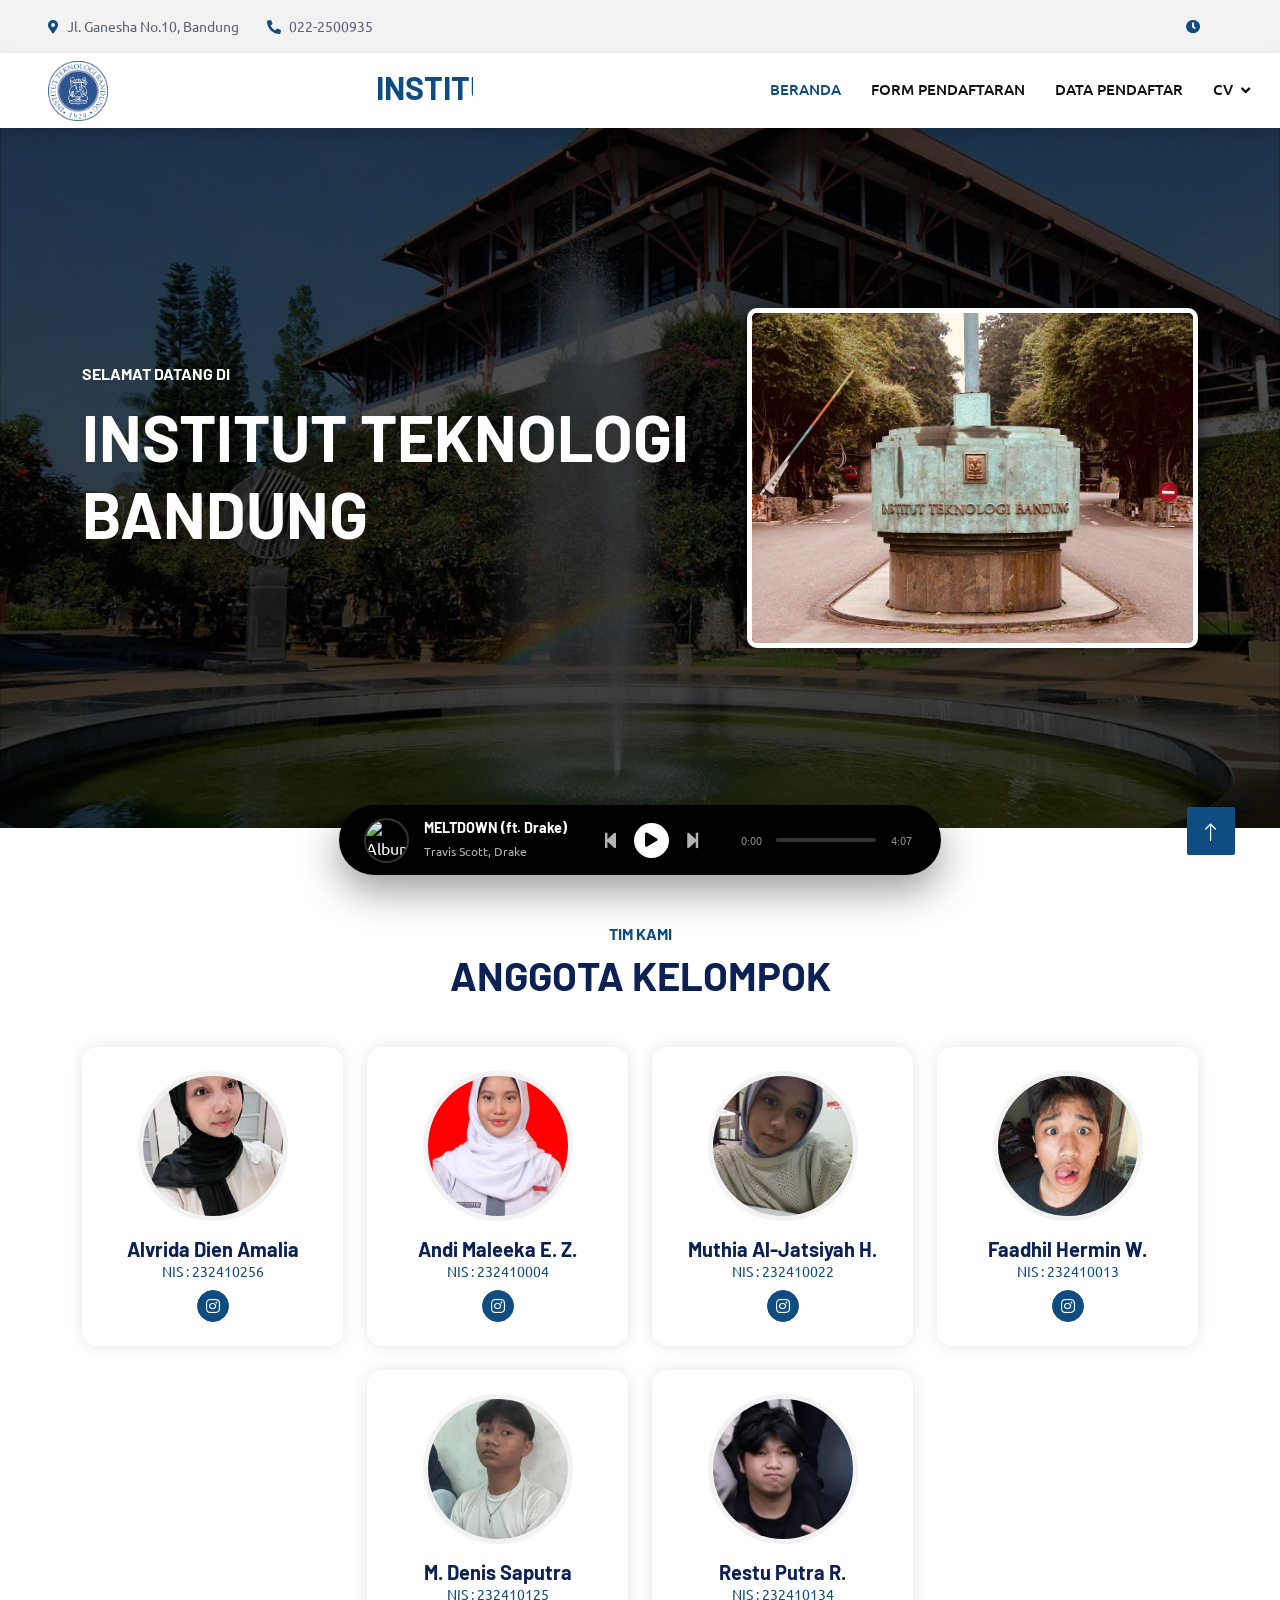
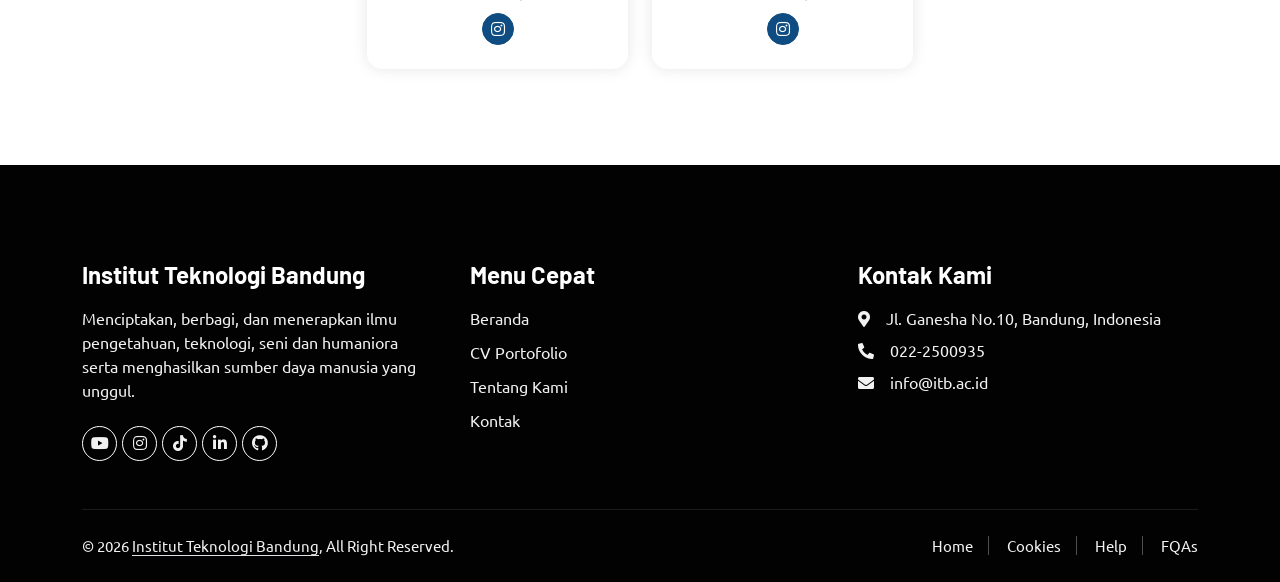
==== commit e479481b: "nambahin beberapa file dan nambahin nama cv di navbar" ====
--- a/index.html
+++ b/index.html
@@ -1,306 +1,318 @@
-<!DOCTYPE html>
-<html lang="id">
-
-<head>
-    <meta charset="utf-8">
-    <title>bismillah ptn</title>
-    <meta content="width=device-width, initial-scale=1.0" name="viewport">
-    <meta content="" name="keywords">
-    <meta content="" name="description">
-
-    <!-- Favicon -->
-    <link href="images/logoitb.png" rel="icon">
-
-    <!-- Google Web Fonts -->
-    <link rel="preconnect" href="https://fonts.googleapis.com">
-    <link rel="preconnect" href="https://fonts.gstatic.com" crossorigin>
-    <link href="https://fonts.googleapis.com/css2?family=Barlow:wght@600;700&family=Ubuntu:wght@400;500&display=swap" rel="stylesheet"> 
-
-    <!-- Icon Font Stylesheet -->
-    <link href="https://cdnjs.cloudflare.com/ajax/libs/font-awesome/5.15.4/css/all.min.css" rel="stylesheet">
-    <link href="https://cdn.jsdelivr.net/npm/bootstrap-icons@1.4.1/font/bootstrap-icons.css" rel="stylesheet">
-
-    <!-- Libraries Stylesheet -->
-    <link href="lib/animate/animate.min.css" rel="stylesheet">
-    <link href="lib/owlcarousel/assets/owl.carousel.min.css" rel="stylesheet">
-    <link href="lib/tempusdominus/css/tempusdominus-bootstrap-4.min.css" rel="stylesheet" />
-
-    <!-- Customized Bootstrap Stylesheet -->
-    <link href="css/bootstrap.min.css" rel="stylesheet">
-
-    <!-- Template Stylesheet -->
-    <link href="css/style.css" rel="stylesheet">
-</head>
-
-<body>
-    <!-- Spinner Start -->
-    <div id="spinner" class="show bg-white position-fixed translate-middle w-100 vh-100 top-50 start-50 d-flex align-items-center justify-content-center">
-        <div class="spinner-border text-primary" style="width: 3rem; height: 3rem;" role="status">
-            <span class="sr-only">Loading...</span>
-        </div>
-    </div>
-    <!-- Spinner End -->
-
-    <!-- Topbar Start -->
-    <div class="container-fluid bg-light p-0">
-        <div class="row gx-0 d-none d-lg-flex">
-            <div class="col-lg-7 px-5 text-start">
-                <div class="h-100 d-inline-flex align-items-center py-3 me-4">
-                    <small class="fa fa-map-marker-alt text-primary me-2"></small>
-                    <small>Jl. Ganesha No.10, Bandung</small>
-                </div>
-                <div class="h-100 d-inline-flex align-items-center py-3 me-4">
-                    <small class="fa fa-phone-alt text-primary me-2"></small>
-                    <small>022-2500935</small>
-                </div>
-            </div>
-            <div class="col-lg-5 px-5 text-end">
-                <div class="h-100 d-inline-flex align-items-center py-3 me-4">
-                    <small class="fa fa-clock text-primary me-2"></small>
-                    <small id="tanggalwaktu"></small>		
-                </div>  
-            </div>
-        </div>
-    </div>
-    <!-- Topbar End -->
-
-    <!-- Navbar Start -->
-    <nav class="navbar navbar-expand-lg bg-white navbar-light shadow sticky-top p-0">
-        <a href="index.html" class="navbar-brand d-flex align-items-center px-4 px-lg-5">
-            <img src="images/logoitb.png" alt="Logo" style="height: 60px; margin-right: 15px;">
-            <div style="overflow: hidden; white-space: nowrap; width: 350px;">
-                 <marquee scrollamount="5"><h2 class="m-0 text-primary">INSTITUT TEKNOLOGI BANDUNG</h2></marquee>
-            </div>
-        </a>
-        <button type="button" class="navbar-toggler me-4" data-bs-toggle="collapse" data-bs-target="#navbarCollapse">
-            <span class="navbar-toggler-icon"></span>
-        </button>
-        <div class="collapse navbar-collapse" id="navbarCollapse">
-            <div class="navbar-nav ms-auto p-4 p-lg-0">
-                <a href="index.html" class="nav-item nav-link active">Beranda</a>
-                <a href="cv.html" class="nav-item nav-link">CV Portofolio</a>
-                <a href="tentang.html" class="nav-item nav-link">Tentang Kami</a>
-            </div>
-        </div>
-    </nav>
-    <!-- Navbar End -->
-
-    <!-- Carousel Start -->
-    <div class="container-fluid p-0 mb-5">
-        <div id="header-carousel" class="carousel slide" data-bs-ride="carousel">
-            <div class="carousel-inner">
-                <div class="carousel-item active">
-                    <!-- Background Image -->
-                    <img class="w-100" src="images/itb1.jpeg" alt="Image" style="height: 700px; object-fit: cover;">
-                    <div class="carousel-caption d-flex align-items-center">
-                        <div class="container">
-                            <div class="row align-items-center justify-content-center justify-content-lg-start">
-                                <!-- Kolom Teks -->
-                                <div class="col-10 col-lg-7 text-center text-lg-start">
-                                    <h6 class="text-white text-uppercase mb-3 animated slideInDown">SELAMAT DATANG DI</h6>
-                                    <h1 class="display-3 text-white mb-4 pb-3 animated slideInDown">INSTITUT TEKNOLOGI BANDUNG</h1>
-                                </div>
-                                <!-- Kolom Gambar Kampus (Overlay) -->
-                                <div class="col-lg-5 d-none d-lg-flex animated zoomIn">
-                                    <img class="img-fluid" src="images/itb2.jpeg" alt="" style="border: 5px solid white; border-radius: 10px; box-shadow: 0 0 20px rgba(0,0,0,0.5);">
-                                </div>
-                            </div>
-                        </div>
-                    </div>
-                </div>
-            </div>
-        </div>
-    </div>
-    <!-- Carousel End -->
-
-    <!-- Team Start -->
-    <div class="container-xxl py-5">
-        <div class="container">
-            <div class="text-center wow fadeInUp" data-wow-delay="0.1s">
-                <h6 class="text-primary text-uppercase">Tim Kami</h6>
-                <h1 class="mb-5">ANGGOTA KELOMPOK</h1>
-            </div>
-            
-            <div class="row g-4 justify-content-center">
-                <!-- Anggota 1 -->
-                <div class="col-lg-3 col-md-6 wow fadeInUp" data-wow-delay="0.1s">
-                    <div class="team-item bg-light p-4 text-center">
-                        <div class="team-img-box mb-3">
-                            <img src="images/dina.jpeg" alt="">                         
-                        </div>
-                        <h5 class="fw-bold mb-0">Alvrida Dien Amalia</h5>
-                        <small class="text-primary d-block mb-2">NIS : 232410256</small>
-                        <a class="btn btn-sm-square btn-primary mx-auto rounded-circle" href="https://instagram.com/alvridamalia" target="_blank"><i class="fab fa-instagram"></i></a>
-                    </div>
-                </div>  
-                
-                <!-- Anggota 2 -->        
-                <div class="col-lg-3 col-md-6 wow fadeInUp" data-wow-delay="0.3s">
-                    <div class="team-item bg-light p-4 text-center">
-                        <div class="team-img-box mb-3">
-                            <img src="images/male.jpeg" alt="">                         
-                        </div>
-                        <h5 class="fw-bold mb-0">Andi Maleeka E. Z.</h5>
-                        <small class="text-primary d-block mb-2">NIS : 232410004</small>
-                        <a class="btn btn-sm-square btn-primary mx-auto rounded-circle" href="https://instagram.com/zavmezh" target="_blank"><i class="fab fa-instagram"></i></a>
-                    </div>
-                </div>  
-                
-                <!-- Anggota 3 -->        
-                <div class="col-lg-3 col-md-6 wow fadeInUp" data-wow-delay="0.5s">
-                    <div class="team-item bg-light p-4 text-center">
-                        <div class="team-img-box mb-3">
-                            <img src="images/muti.jpeg" alt="">                         
-                        </div>
-                        <h5 class="fw-bold mb-0">Muthia Al-Jatsiyah H.</h5>
-                        <small class="text-primary d-block mb-2">NIS : 232410022</small>
-                        <a class="btn btn-sm-square btn-primary mx-auto rounded-circle" href="https://instagram.com/muthieealh" target="_blank"><i class="fab fa-instagram"></i></a>
-                    </div>
-                </div>  
-                
-                <!-- Anggota 4 -->        
-                <div class="col-lg-3 col-md-6 wow fadeInUp" data-wow-delay="0.7s">
-                    <div class="team-item bg-light p-4 text-center">
-                        <div class="team-img-box mb-3">
-                            <img src="images/faadhil.jpeg" alt="">                         
-                        </div>
-                        <h5 class="fw-bold mb-0">Faadhil Hermin W.</h5>
-                        <small class="text-primary d-block mb-2">NIS : 232410013</small>
-                        <a class="btn btn-sm-square btn-primary mx-auto rounded-circle" href="https://instagram.com/faadhwill" target="_blank"><i class="fab fa-instagram"></i></a>
-                    </div>
-                </div>  
-                
-                <!-- Anggota 5 -->        
-                <div class="col-lg-3 col-md-6 wow fadeInUp" data-wow-delay="0.1s">
-                    <div class="team-item bg-light p-4 text-center">
-                        <div class="team-img-box mb-3">
-                            <img src="images/denis.jpeg" alt="">                         
-                        </div>
-                        <h5 class="fw-bold mb-0">M. Denis Saputra</h5>
-                        <small class="text-primary d-block mb-2">NIS : 232410125</small>
-                        <a class="btn btn-sm-square btn-primary mx-auto rounded-circle" href="https://instagram.com/dnssptraaa_" target="_blank"><i class="fab fa-instagram"></i></a>
-                    </div>
-                </div>  
-                
-                <!-- Anggota 6 -->        
-                <div class="col-lg-3 col-md-6 wow fadeInUp" data-wow-delay="0.3s">
-                    <div class="team-item bg-light p-4 text-center">
-                        <div class="team-img-box mb-3">
-                            <img src="images/rama.jpeg" alt="">                         
-                        </div>
-                        <h5 class="fw-bold mb-0">Restu Putra R.</h5>
-                        <small class="text-primary d-block mb-2">NIS : 232410134</small>
-                        <a class="btn btn-sm-square btn-primary mx-auto rounded-circle" href="https://www.instagram.com/backend.ramaa" target="_blank"><i class="fab fa-instagram"></i></a>
-                    </div>
-                </div>              
-            </div>
-        </div>
-    </div>
-    <!-- Team End -->
-
-    <!-- Footer Start -->
-    <div class="container-fluid bg-dark text-light footer pt-5 mt-5 wow fadeIn" data-wow-delay="0.1s">
-        <div class="container py-5">
-            <div class="row g-5">
-                <div class="col-lg-4 col-md-6">
-                    <h4 class="text-white mb-3">Institut Teknologi Bandung</h4>
-                    <p>Menciptakan, berbagi, dan menerapkan ilmu pengetahuan, teknologi, seni dan humaniora serta menghasilkan sumber daya manusia yang unggul.</p>
-                    <div class="d-flex pt-2">
-                        <a class="btn btn-outline-light btn-social" href="https://www.youtube.com/@restuputraramadhan"><i class="fab fa-youtube"></i></a>
-                        <a class="btn btn-outline-light btn-social" href="https://www.instagram.com/backend.ramaa"><i class="fab fa-instagram"></i></a>
-                        <a class="btn btn-outline-light btn-social" href="https://www.tiktok.com/@27.1nonlykiddo"><i class="fab fa-tiktok"></i></a>
-                        <a class="btn btn-outline-light btn-social" href="https://www.linkedin.com/in/restu-putra-ramadhan-6446b9358/"><i class="fab fa-linkedin-in"></i></a>
-                        <a class="btn btn-outline-light btn-social" href="https://github.com/27RamaaaDev"><i class="fab fa-github"></i></a>
-                    </div>
-                </div>
-                <div class="col-lg-4 col-md-6">
-                    <h4 class="text-white mb-3">Menu Cepat</h4>
-                    <a class="footer-link" href="index.html">Beranda</a>
-                    <a class="footer-link" href="cv.html">CV Portofolio</a>
-                    <a class="footer-link" href="tentang.html">Tentang Kami</a>
-                    <a class="footer-link" href="#">Kontak</a>
-                </div>
-                <div class="col-lg-4 col-md-6">
-                    <h4 class="text-white mb-3">Kontak Kami</h4>
-                    <p class="mb-2"><i class="fa fa-map-marker-alt me-3"></i>Jl. Ganesha No.10, Bandung, Indonesia</p>
-                    <p class="mb-2"><i class="fa fa-phone-alt me-3"></i>022-2500935</p>
-                    <p class="mb-2"><i class="fa fa-envelope me-3"></i>info@itb.ac.id</p>
-                </div>
-            </div>
-        </div>
-        <div class="container">
-            <div class="copyright">
-                <div class="row">
-                    <div class="col-md-6 text-center text-md-start mb-3 mb-md-0">
-                        &copy; 2026 <a class="border-bottom" href="#">Institut Teknologi Bandung</a>, All Right Reserved.
-                    </div>
-                    <div class="col-md-6 text-center text-md-end">
-                        <div class="footer-menu">
-                            <a href="">Home</a>
-                            <a href="">Cookies</a>
-                            <a href="">Help</a>
-                            <a href="">FQAs</a>
-                        </div>
-                    </div>
-                </div>
-            </div>
-        </div>
-    </div>
-    <!-- MUSIC PLAYER DYNAMIC ISLAND -->
-    <div class="music-player-bar">
-        <div class="player-inner">
-            <!-- Left: Info -->
-            <div class="player-left">
-                <div class="player-album-art">
-                    <img src="images/travisscott.jpeg" alt="Album Art">
-                </div>
-                <div class="player-track-info">
-                    <h6>MELTDOWN (ft. Drake)</h6>
-                    <small>Travis Scott, Drake</small>
-                </div>
-            </div>
-
-            <!-- Center: Controls -->
-            <div class="player-controls">
-                <button class="btn-control"><i class="fa fa-step-backward"></i></button>
-                <!-- Tombol Play menggunakan onclick="toggleMusic()" -->
-                <button class="btn-play" id="btnPlay" type="button" onclick="toggleMusic()">
-                    <i class="fa fa-play" id="playIcon"></i>
-                </button>
-                <button class="btn-control"><i class="fa fa-step-forward"></i></button>
-            </div>
-
-            <!-- Right: Progress -->
-            <div class="player-progress">
-                <span id="currentTime" class="time-text">0:00</span>
-                <div class="progress-bar-bg">
-                    <div class="progress-bar-fill" id="progressBar"></div>
-                </div>
-                <span id="duration" class="time-text">4:07</span>
-            </div>
-        </div>
-        
-        <!-- Audio Tag dengan Error Handler -->
-        <audio id="audioPlayer" src="meltdown.mp3" preload="auto" onerror="alert('File musik.mp3 TIDAK DITEMUKAN atau rusak.\n\nPastikan nama file: musik.mp3 (huruf kecil semua)')"></audio>
-    </div>
-    <!-- Footer End -->
-
-    <!-- Back to Top -->
-    <a href="#" class="btn btn-lg btn-primary btn-lg-square back-to-top"><i class="bi bi-arrow-up"></i></a>
-
-    <!-- JavaScript Libraries -->
-    <script src="https://code.jquery.com/jquery-3.4.1.min.js"></script>
-    <script src="https://cdn.jsdelivr.net/npm/bootstrap@5.0.0/dist/js/bootstrap.bundle.min.js"></script>
-    <script src="lib/wow/wow.min.js"></script>
-    <script src="lib/easing/easing.min.js"></script>
-    <script src="lib/waypoints/waypoints.min.js"></script>
-    <script src="lib/counterup/counterup.min.js"></script>
-    <script src="lib/owlcarousel/owl.carousel.min.js"></script>
-    <script src="lib/tempusdominus/js/moment.min.js"></script>
-    <script src="lib/tempusdominus/js/moment-timezone.min.js"></script>
-    <script src="lib/tempusdominus/js/tempusdominus-bootstrap-4.min.js"></script>
-
-    <!-- Template Javascript -->
-    <script src="js/main.js"></script>
-</body>
+<!DOCTYPE html>
+<html lang="id">
+
+<head>
+    <meta charset="utf-8">
+    <title>bismillah ptn</title>
+    <meta content="width=device-width, initial-scale=1.0" name="viewport">
+    <meta content="" name="keywords">
+    <meta content="" name="description">
+
+    <!-- Favicon -->
+    <link href="images/logoitb.png" rel="icon">
+
+    <!-- Google Web Fonts -->
+    <link rel="preconnect" href="https://fonts.googleapis.com">
+    <link rel="preconnect" href="https://fonts.gstatic.com" crossorigin>
+    <link href="https://fonts.googleapis.com/css2?family=Barlow:wght@600;700&family=Ubuntu:wght@400;500&display=swap" rel="stylesheet"> 
+
+    <!-- Icon Font Stylesheet -->
+    <link href="https://cdnjs.cloudflare.com/ajax/libs/font-awesome/5.15.4/css/all.min.css" rel="stylesheet">
+    <link href="https://cdn.jsdelivr.net/npm/bootstrap-icons@1.4.1/font/bootstrap-icons.css" rel="stylesheet">
+
+    <!-- Libraries Stylesheet -->
+    <link href="lib/animate/animate.min.css" rel="stylesheet">
+    <link href="lib/owlcarousel/assets/owl.carousel.min.css" rel="stylesheet">
+    <link href="lib/tempusdominus/css/tempusdominus-bootstrap-4.min.css" rel="stylesheet" />
+
+    <!-- Customized Bootstrap Stylesheet -->
+    <link href="css/bootstrap.min.css" rel="stylesheet">
+
+    <!-- Template Stylesheet -->
+    <link href="css/style.css" rel="stylesheet">
+</head>
+
+<body>
+    <!-- Spinner Start -->
+    <div id="spinner" class="show bg-white position-fixed translate-middle w-100 vh-100 top-50 start-50 d-flex align-items-center justify-content-center">
+        <div class="spinner-border text-primary" style="width: 3rem; height: 3rem;" role="status">
+            <span class="sr-only">Loading...</span>
+        </div>
+    </div>
+    <!-- Spinner End -->
+
+    <!-- Topbar Start -->
+    <div class="container-fluid bg-light p-0">
+        <div class="row gx-0 d-none d-lg-flex">
+            <div class="col-lg-7 px-5 text-start">
+                <div class="h-100 d-inline-flex align-items-center py-3 me-4">
+                    <small class="fa fa-map-marker-alt text-primary me-2"></small>
+                    <small>Jl. Ganesha No.10, Bandung</small>
+                </div>
+                <div class="h-100 d-inline-flex align-items-center py-3 me-4">
+                    <small class="fa fa-phone-alt text-primary me-2"></small>
+                    <small>022-2500935</small>
+                </div>
+            </div>
+            <div class="col-lg-5 px-5 text-end">
+                <div class="h-100 d-inline-flex align-items-center py-3 me-4">
+                    <small class="fa fa-clock text-primary me-2"></small>
+                    <small id="tanggalwaktu"></small>		
+                </div>  
+            </div>
+        </div>
+    </div>
+    <!-- Topbar End -->
+
+    <!-- Navbar Start -->
+    <nav class="navbar navbar-expand-lg bg-white navbar-light shadow sticky-top p-0">
+        <a href="index.html" class="navbar-brand d-flex align-items-center px-4 px-lg-5">
+            <img src="images/logoitb.png" alt="Logo" style="height: 60px; margin-right: 15px;">
+            <div style="overflow: hidden; white-space: nowrap; width: 350px;">
+                 <marquee scrollamount="5"><h2 class="m-0 text-primary">INSTITUT TEKNOLOGI BANDUNG</h2></marquee>
+            </div>
+        </a>
+        <button type="button" class="navbar-toggler me-4" data-bs-toggle="collapse" data-bs-target="#navbarCollapse">
+            <span class="navbar-toggler-icon"></span>
+        </button>
+        <div class="collapse navbar-collapse" id="navbarCollapse">
+            <div class="navbar-nav ms-auto p-4 p-lg-0">
+                <a href="index.html" class="nav-item nav-link active">Beranda</a>
+                <a href="form.html" class="nav-item nav-link">Form Pendaftaran</a>
+                <a href="data.html" class="nav-item nav-link">Data Pendaftar</a>
+                <div class="nav-item dropdown">
+                <a href="#" class="nav-link dropdown-toggle"
+                data-bs-toggle="dropdown">CV</a>
+                <div class="dropdown-menu m-0">
+                <a href="nama1.html" class="dropdown-item">Alvrida Dien Amalia</a>
+                <a href="nama2.html" class="dropdown-item">Andi Maleeka E. Z.</a>
+                <a href="nama3.html" class="dropdown-item">Muthia Al-Jatsiyah H.</a>
+                <a href="nama4.html" class="dropdown-item">Faadhil Hermin Wicaksono</a>
+                <a href="nama5.html" class="dropdown-item">M. Denis Saputra</a>
+                <a href="nama6.html" class="dropdown-item">Restu Putra R.</a>
+                </div>
+            </div>
+            </div>
+        </div>
+    </nav>
+    <!-- Navbar End -->
+
+    <!-- Carousel Start -->
+    <div class="container-fluid p-0 mb-5">
+        <div id="header-carousel" class="carousel slide" data-bs-ride="carousel">
+            <div class="carousel-inner">
+                <div class="carousel-item active">
+                    <!-- Background Image -->
+                    <img class="w-100" src="images/itb1.jpeg" alt="Image" style="height: 700px; object-fit: cover;">
+                    <div class="carousel-caption d-flex align-items-center">
+                        <div class="container">
+                            <div class="row align-items-center justify-content-center justify-content-lg-start">
+                                <!-- Kolom Teks -->
+                                <div class="col-10 col-lg-7 text-center text-lg-start">
+                                    <h6 class="text-white text-uppercase mb-3 animated slideInDown">SELAMAT DATANG DI</h6>
+                                    <h1 class="display-3 text-white mb-4 pb-3 animated slideInDown">INSTITUT TEKNOLOGI BANDUNG</h1>
+                                </div>
+                                <!-- Kolom Gambar Kampus (Overlay) -->
+                                <div class="col-lg-5 d-none d-lg-flex animated zoomIn">
+                                    <img class="img-fluid" src="images/itb2.jpeg" alt="" style="border: 5px solid white; border-radius: 10px; box-shadow: 0 0 20px rgba(0,0,0,0.5);">
+                                </div>
+                            </div>
+                        </div>
+                    </div>
+                </div>
+            </div>
+        </div>
+    </div>
+    <!-- Carousel End -->
+
+    <!-- Team Start -->
+    <div class="container-xxl py-5">
+        <div class="container">
+            <div class="text-center wow fadeInUp" data-wow-delay="0.1s">
+                <h6 class="text-primary text-uppercase">Tim Kami</h6>
+                <h1 class="mb-5">ANGGOTA KELOMPOK</h1>
+            </div>
+            
+            <div class="row g-4 justify-content-center">
+                <!-- Anggota 1 -->
+                <div class="col-lg-3 col-md-6 wow fadeInUp" data-wow-delay="0.1s">
+                    <div class="team-item bg-light p-4 text-center">
+                        <div class="team-img-box mb-3">
+                            <img src="images/dina.jpeg" alt="">                         
+                        </div>
+                        <h5 class="fw-bold mb-0">Alvrida Dien Amalia</h5>
+                        <small class="text-primary d-block mb-2">NIS : 232410256</small>
+                        <a class="btn btn-sm-square btn-primary mx-auto rounded-circle" href="https://instagram.com/alvridamalia" target="_blank"><i class="fab fa-instagram"></i></a>
+                    </div>
+                </div>  
+                
+                <!-- Anggota 2 -->        
+                <div class="col-lg-3 col-md-6 wow fadeInUp" data-wow-delay="0.3s">
+                    <div class="team-item bg-light p-4 text-center">
+                        <div class="team-img-box mb-3">
+                            <img src="images/male.jpeg" alt="">                         
+                        </div>
+                        <h5 class="fw-bold mb-0">Andi Maleeka E. Z.</h5>
+                        <small class="text-primary d-block mb-2">NIS : 232410004</small>
+                        <a class="btn btn-sm-square btn-primary mx-auto rounded-circle" href="https://instagram.com/zavmezh" target="_blank"><i class="fab fa-instagram"></i></a>
+                    </div>
+                </div>  
+                
+                <!-- Anggota 3 -->        
+                <div class="col-lg-3 col-md-6 wow fadeInUp" data-wow-delay="0.5s">
+                    <div class="team-item bg-light p-4 text-center">
+                        <div class="team-img-box mb-3">
+                            <img src="images/muti.jpeg" alt="">                         
+                        </div>
+                        <h5 class="fw-bold mb-0">Muthia Al-Jatsiyah H.</h5>
+                        <small class="text-primary d-block mb-2">NIS : 232410022</small>
+                        <a class="btn btn-sm-square btn-primary mx-auto rounded-circle" href="https://instagram.com/muthieealh" target="_blank"><i class="fab fa-instagram"></i></a>
+                    </div>
+                </div>  
+                
+                <!-- Anggota 4 -->        
+                <div class="col-lg-3 col-md-6 wow fadeInUp" data-wow-delay="0.7s">
+                    <div class="team-item bg-light p-4 text-center">
+                        <div class="team-img-box mb-3">
+                            <img src="images/faadhil.jpeg" alt="">                         
+                        </div>
+                        <h5 class="fw-bold mb-0">Faadhil Hermin W.</h5>
+                        <small class="text-primary d-block mb-2">NIS : 232410013</small>
+                        <a class="btn btn-sm-square btn-primary mx-auto rounded-circle" href="https://instagram.com/faadhwill" target="_blank"><i class="fab fa-instagram"></i></a>
+                    </div>
+                </div>  
+                
+                <!-- Anggota 5 -->        
+                <div class="col-lg-3 col-md-6 wow fadeInUp" data-wow-delay="0.1s">
+                    <div class="team-item bg-light p-4 text-center">
+                        <div class="team-img-box mb-3">
+                            <img src="images/denis.jpeg" alt="">                         
+                        </div>
+                        <h5 class="fw-bold mb-0">M. Denis Saputra</h5>
+                        <small class="text-primary d-block mb-2">NIS : 232410125</small>
+                        <a class="btn btn-sm-square btn-primary mx-auto rounded-circle" href="https://instagram.com/dnssptraaa_" target="_blank"><i class="fab fa-instagram"></i></a>
+                    </div>
+                </div>  
+                
+                <!-- Anggota 6 -->        
+                <div class="col-lg-3 col-md-6 wow fadeInUp" data-wow-delay="0.3s">
+                    <div class="team-item bg-light p-4 text-center">
+                        <div class="team-img-box mb-3">
+                            <img src="images/rama.jpeg" alt="">                         
+                        </div>
+                        <h5 class="fw-bold mb-0">Restu Putra R.</h5>
+                        <small class="text-primary d-block mb-2">NIS : 232410134</small>
+                        <a class="btn btn-sm-square btn-primary mx-auto rounded-circle" href="https://www.instagram.com/backend.ramaa" target="_blank"><i class="fab fa-instagram"></i></a>
+                    </div>
+                </div>              
+            </div>
+        </div>
+    </div>
+    <!-- Team End -->
+
+    <!-- Footer Start -->
+    <div class="container-fluid bg-dark text-light footer pt-5 mt-5 wow fadeIn" data-wow-delay="0.1s">
+        <div class="container py-5">
+            <div class="row g-5">
+                <div class="col-lg-4 col-md-6">
+                    <h4 class="text-white mb-3">Institut Teknologi Bandung</h4>
+                    <p>Menciptakan, berbagi, dan menerapkan ilmu pengetahuan, teknologi, seni dan humaniora serta menghasilkan sumber daya manusia yang unggul.</p>
+                    <div class="d-flex pt-2">
+                        <a class="btn btn-outline-light btn-social" href="https://www.youtube.com/@restuputraramadhan"><i class="fab fa-youtube"></i></a>
+                        <a class="btn btn-outline-light btn-social" href="https://www.instagram.com/backend.ramaa"><i class="fab fa-instagram"></i></a>
+                        <a class="btn btn-outline-light btn-social" href="https://www.tiktok.com/@27.1nonlykiddo"><i class="fab fa-tiktok"></i></a>
+                        <a class="btn btn-outline-light btn-social" href="https://www.linkedin.com/in/restu-putra-ramadhan-6446b9358/"><i class="fab fa-linkedin-in"></i></a>
+                        <a class="btn btn-outline-light btn-social" href="https://github.com/27RamaaaDev"><i class="fab fa-github"></i></a>
+                    </div>
+                </div>
+                <div class="col-lg-4 col-md-6">
+                    <h4 class="text-white mb-3">Menu Cepat</h4>
+                    <a class="footer-link" href="index.html">Beranda</a>
+                    <a class="footer-link" href="cv.html">CV Portofolio</a>
+                    <a class="footer-link" href="tentang.html">Tentang Kami</a>
+                    <a class="footer-link" href="#">Kontak</a>
+                </div>
+                <div class="col-lg-4 col-md-6">
+                    <h4 class="text-white mb-3">Kontak Kami</h4>
+                    <p class="mb-2"><i class="fa fa-map-marker-alt me-3"></i>Jl. Ganesha No.10, Bandung, Indonesia</p>
+                    <p class="mb-2"><i class="fa fa-phone-alt me-3"></i>022-2500935</p>
+                    <p class="mb-2"><i class="fa fa-envelope me-3"></i>info@itb.ac.id</p>
+                </div>
+            </div>
+        </div>
+        <div class="container">
+            <div class="copyright">
+                <div class="row">
+                    <div class="col-md-6 text-center text-md-start mb-3 mb-md-0">
+                        &copy; 2026 <a class="border-bottom" href="#">Institut Teknologi Bandung</a>, All Right Reserved.
+                    </div>
+                    <div class="col-md-6 text-center text-md-end">
+                        <div class="footer-menu">
+                            <a href="">Home</a>
+                            <a href="">Cookies</a>
+                            <a href="">Help</a>
+                            <a href="">FQAs</a>
+                        </div>
+                    </div>
+                </div>
+            </div>
+        </div>
+    </div>
+    <!-- MUSIC PLAYER DYNAMIC ISLAND -->
+    <div class="music-player-bar">
+        <div class="player-inner">
+            <!-- Left: Info -->
+            <div class="player-left">
+                <div class="player-album-art">
+                    <img src="images/travisscott.jpeg" alt="Album Art">
+                </div>
+                <div class="player-track-info">
+                    <h6>MELTDOWN (ft. Drake)</h6>
+                    <small>Travis Scott, Drake</small>
+                </div>
+            </div>
+
+            <!-- Center: Controls -->
+            <div class="player-controls">
+                <button class="btn-control"><i class="fa fa-step-backward"></i></button>
+                <!-- Tombol Play menggunakan onclick="toggleMusic()" -->
+                <button class="btn-play" id="btnPlay" type="button" onclick="toggleMusic()">
+                    <i class="fa fa-play" id="playIcon"></i>
+                </button>
+                <button class="btn-control"><i class="fa fa-step-forward"></i></button>
+            </div>
+
+            <!-- Right: Progress -->
+            <div class="player-progress">
+                <span id="currentTime" class="time-text">0:00</span>
+                <div class="progress-bar-bg">
+                    <div class="progress-bar-fill" id="progressBar"></div>
+                </div>
+                <span id="duration" class="time-text">4:07</span>
+            </div>
+        </div>
+        
+        <!-- Audio Tag dengan Error Handler -->
+        <audio id="audioPlayer" src="meltdown.mp3" preload="auto" onerror="alert('File musik.mp3 TIDAK DITEMUKAN atau rusak.\n\nPastikan nama file: musik.mp3 (huruf kecil semua)')"></audio>
+    </div>
+    <!-- Footer End -->
+
+    <!-- Back to Top -->
+    <a href="#" class="btn btn-lg btn-primary btn-lg-square back-to-top"><i class="bi bi-arrow-up"></i></a>
+
+    <!-- JavaScript Libraries -->
+    <script src="https://code.jquery.com/jquery-3.4.1.min.js"></script>
+    <script src="https://cdn.jsdelivr.net/npm/bootstrap@5.0.0/dist/js/bootstrap.bundle.min.js"></script>
+    <script src="lib/wow/wow.min.js"></script>
+    <script src="lib/easing/easing.min.js"></script>
+    <script src="lib/waypoints/waypoints.min.js"></script>
+    <script src="lib/counterup/counterup.min.js"></script>
+    <script src="lib/owlcarousel/owl.carousel.min.js"></script>
+    <script src="lib/tempusdominus/js/moment.min.js"></script>
+    <script src="lib/tempusdominus/js/moment-timezone.min.js"></script>
+    <script src="lib/tempusdominus/js/tempusdominus-bootstrap-4.min.js"></script>
+
+    <!-- Template Javascript -->
+    <script src="js/main.js"></script>
+</body>
 </html>
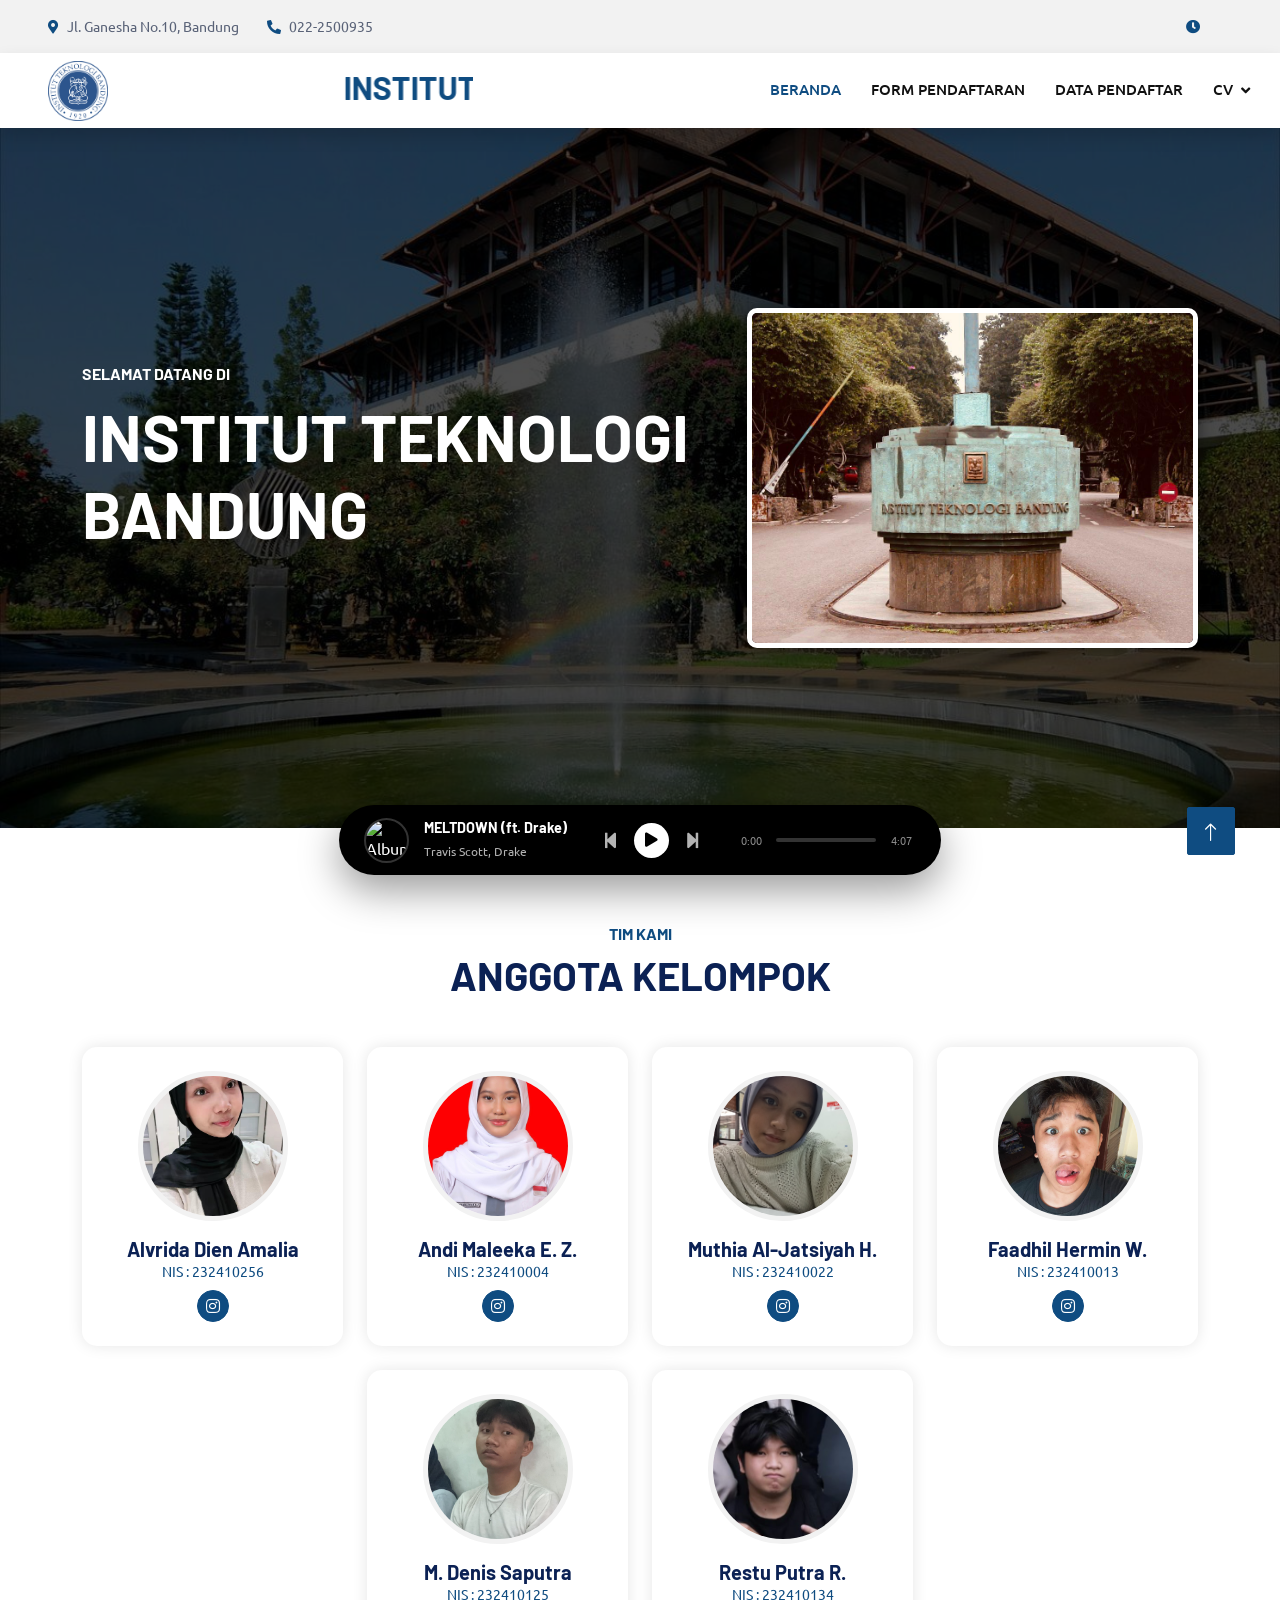
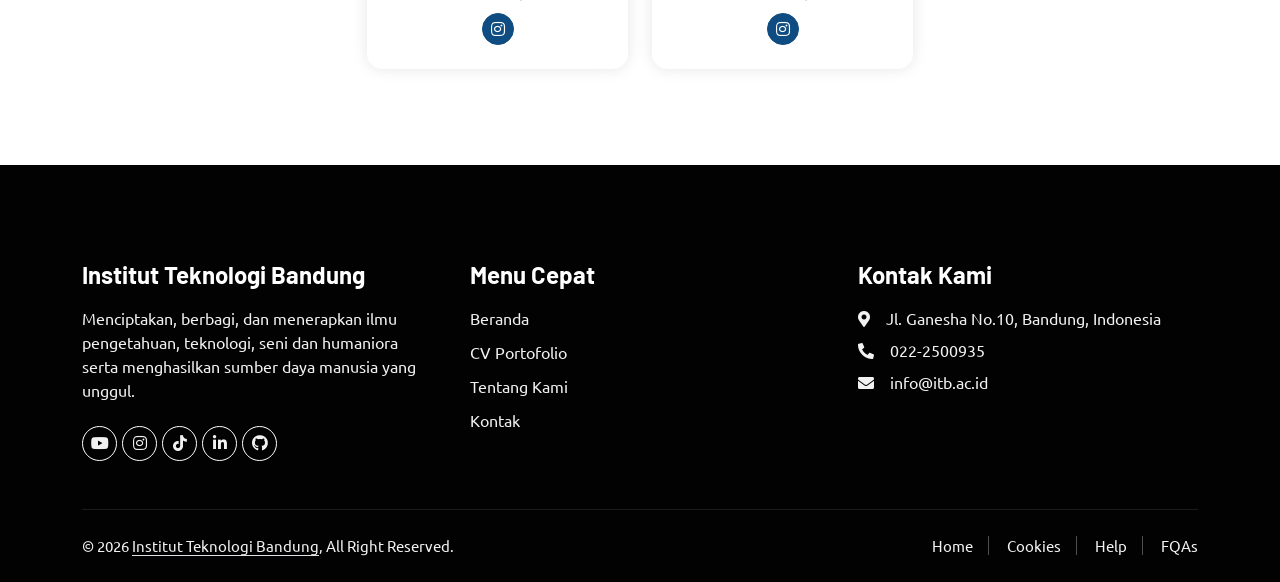
==== commit dfd0bb76: "UPDATE FORM DAN DATA" ====
--- a/index.html
+++ b/index.html
@@ -84,12 +84,12 @@
                 <a href="#" class="nav-link dropdown-toggle"
                 data-bs-toggle="dropdown">CV</a>
                 <div class="dropdown-menu m-0">
-                <a href="nama1.html" class="dropdown-item">Alvrida Dien Amalia</a>
-                <a href="nama2.html" class="dropdown-item">Andi Maleeka E. Z.</a>
-                <a href="nama3.html" class="dropdown-item">Muthia Al-Jatsiyah H.</a>
-                <a href="nama4.html" class="dropdown-item">Faadhil Hermin Wicaksono</a>
-                <a href="nama5.html" class="dropdown-item">M. Denis Saputra</a>
-                <a href="nama6.html" class="dropdown-item">Restu Putra R.</a>
+                <a href="nama1.html" class="dropdown-item">Dina</a>
+                <a href="nama2.html" class="dropdown-item">Malee</a>
+                <a href="nama3.html" class="dropdown-item">Muthia</a>
+                <a href="nama4.html" class="dropdown-item">Faadhil</a>
+                <a href="nama5.html" class="dropdown-item">Denis</a>
+                <a href="nama6.html" class="dropdown-item">Rama</a>
                 </div>
             </div>
             </div>
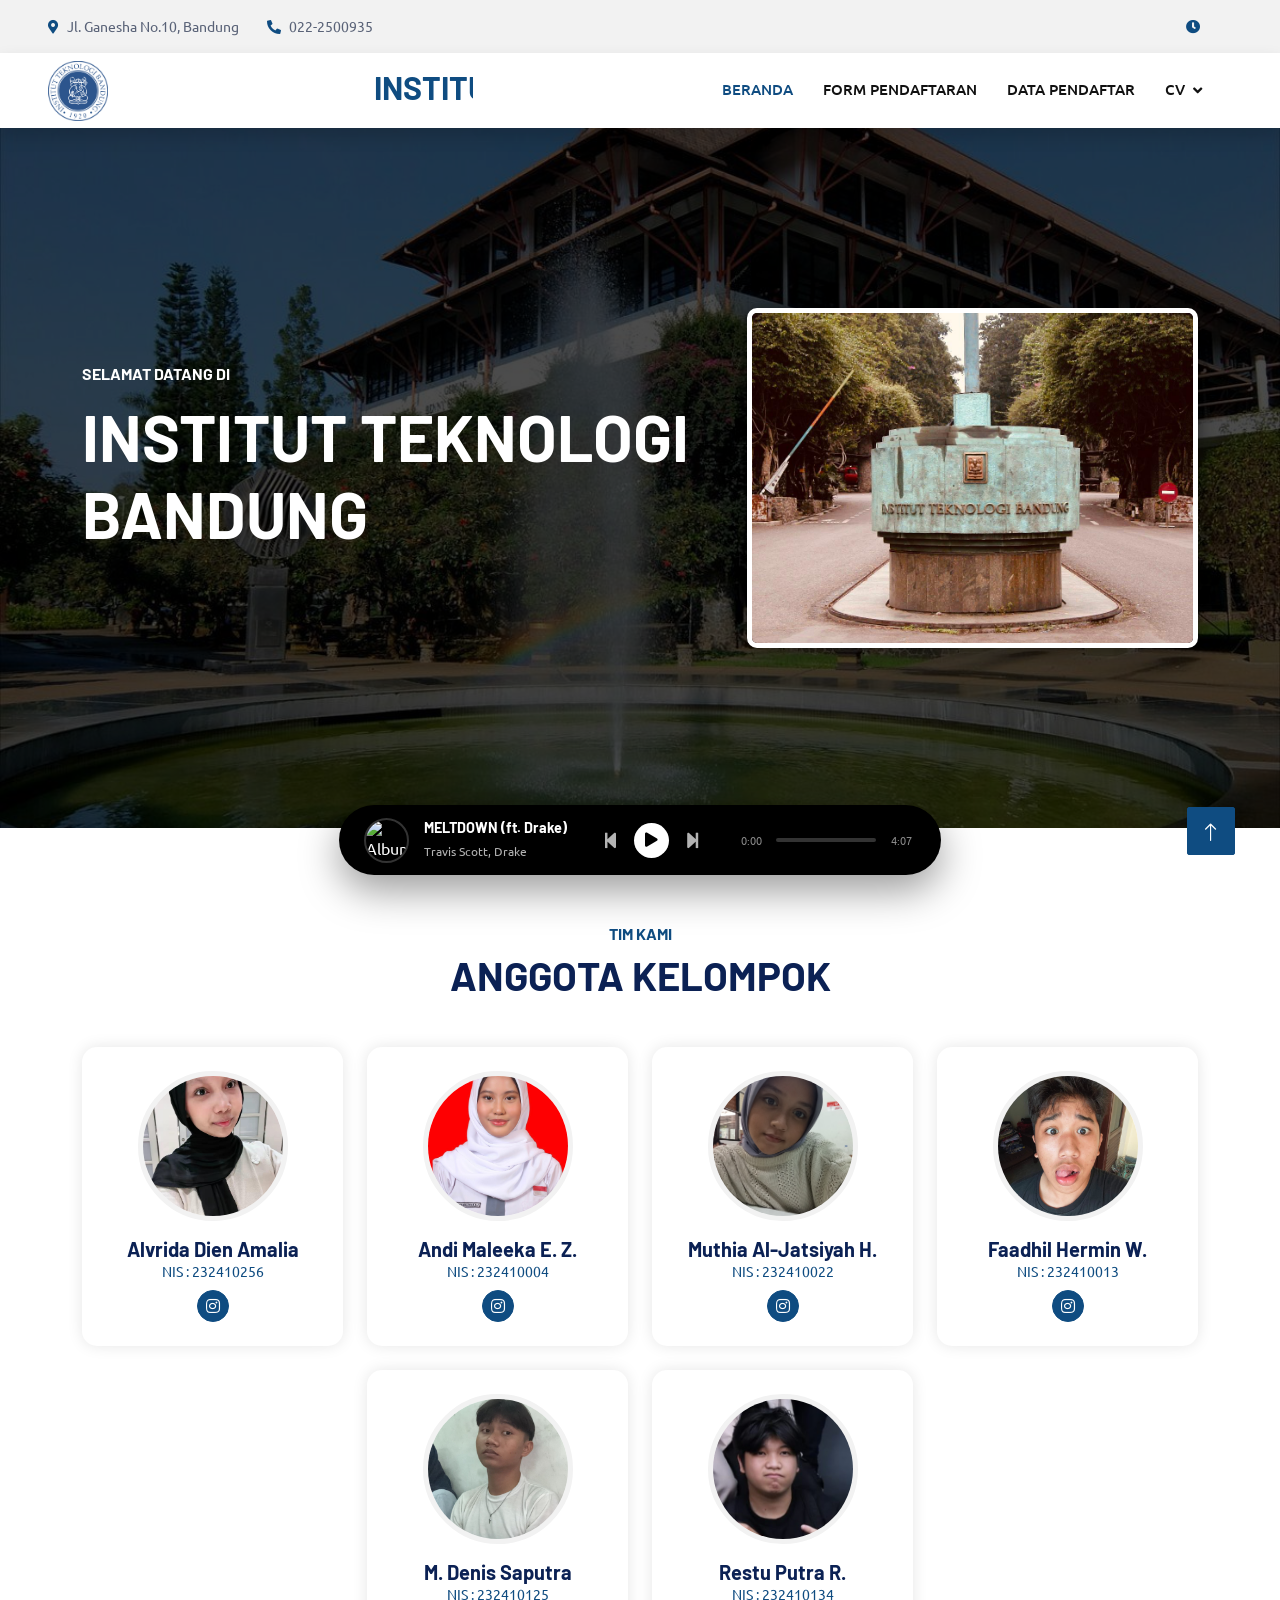
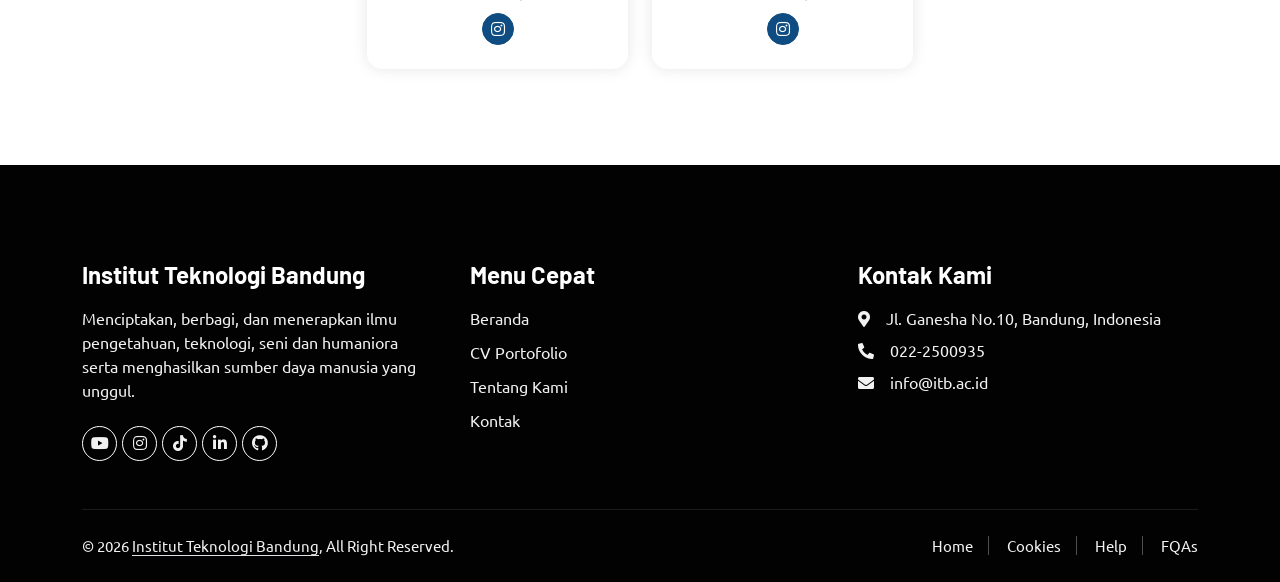
==== commit 0131651d: "update navbar, nambahin design pada page selanjutnya, dll" ====
--- a/index.html
+++ b/index.html
@@ -76,22 +76,22 @@
             <span class="navbar-toggler-icon"></span>
         </button>
         <div class="collapse navbar-collapse" id="navbarCollapse">
-            <div class="navbar-nav ms-auto p-4 p-lg-0">
+            <!-- Menambahkan pe-lg-5 untuk menggeser menu sedikit ke kiri -->
+            <div class="navbar-nav ms-auto p-4 p-lg-0 pe-lg-5">
                 <a href="index.html" class="nav-item nav-link active">Beranda</a>
                 <a href="form.html" class="nav-item nav-link">Form Pendaftaran</a>
                 <a href="data.html" class="nav-item nav-link">Data Pendaftar</a>
                 <div class="nav-item dropdown">
-                <a href="#" class="nav-link dropdown-toggle"
-                data-bs-toggle="dropdown">CV</a>
-                <div class="dropdown-menu m-0">
-                <a href="nama1.html" class="dropdown-item">Dina</a>
-                <a href="nama2.html" class="dropdown-item">Malee</a>
-                <a href="nama3.html" class="dropdown-item">Muthia</a>
-                <a href="nama4.html" class="dropdown-item">Faadhil</a>
-                <a href="nama5.html" class="dropdown-item">Denis</a>
-                <a href="nama6.html" class="dropdown-item">Rama</a>
-                </div>
-            </div>
+                    <a href="#" class="nav-link dropdown-toggle" data-bs-toggle="dropdown">CV</a>
+                    <div class="dropdown-menu m-0">
+                        <a href="nama1.html" class="dropdown-item">Dina</a>
+                        <a href="nama2.html" class="dropdown-item">Malee</a>
+                        <a href="nama3.html" class="dropdown-item">Muthia</a>
+                        <a href="nama4.html" class="dropdown-item">Faadhil</a>
+                        <a href="nama5.html" class="dropdown-item">Denis</a>
+                        <a href="nama6.html" class="dropdown-item">Rama</a>
+                    </div>
+                </div>
             </div>
         </div>
     </nav>
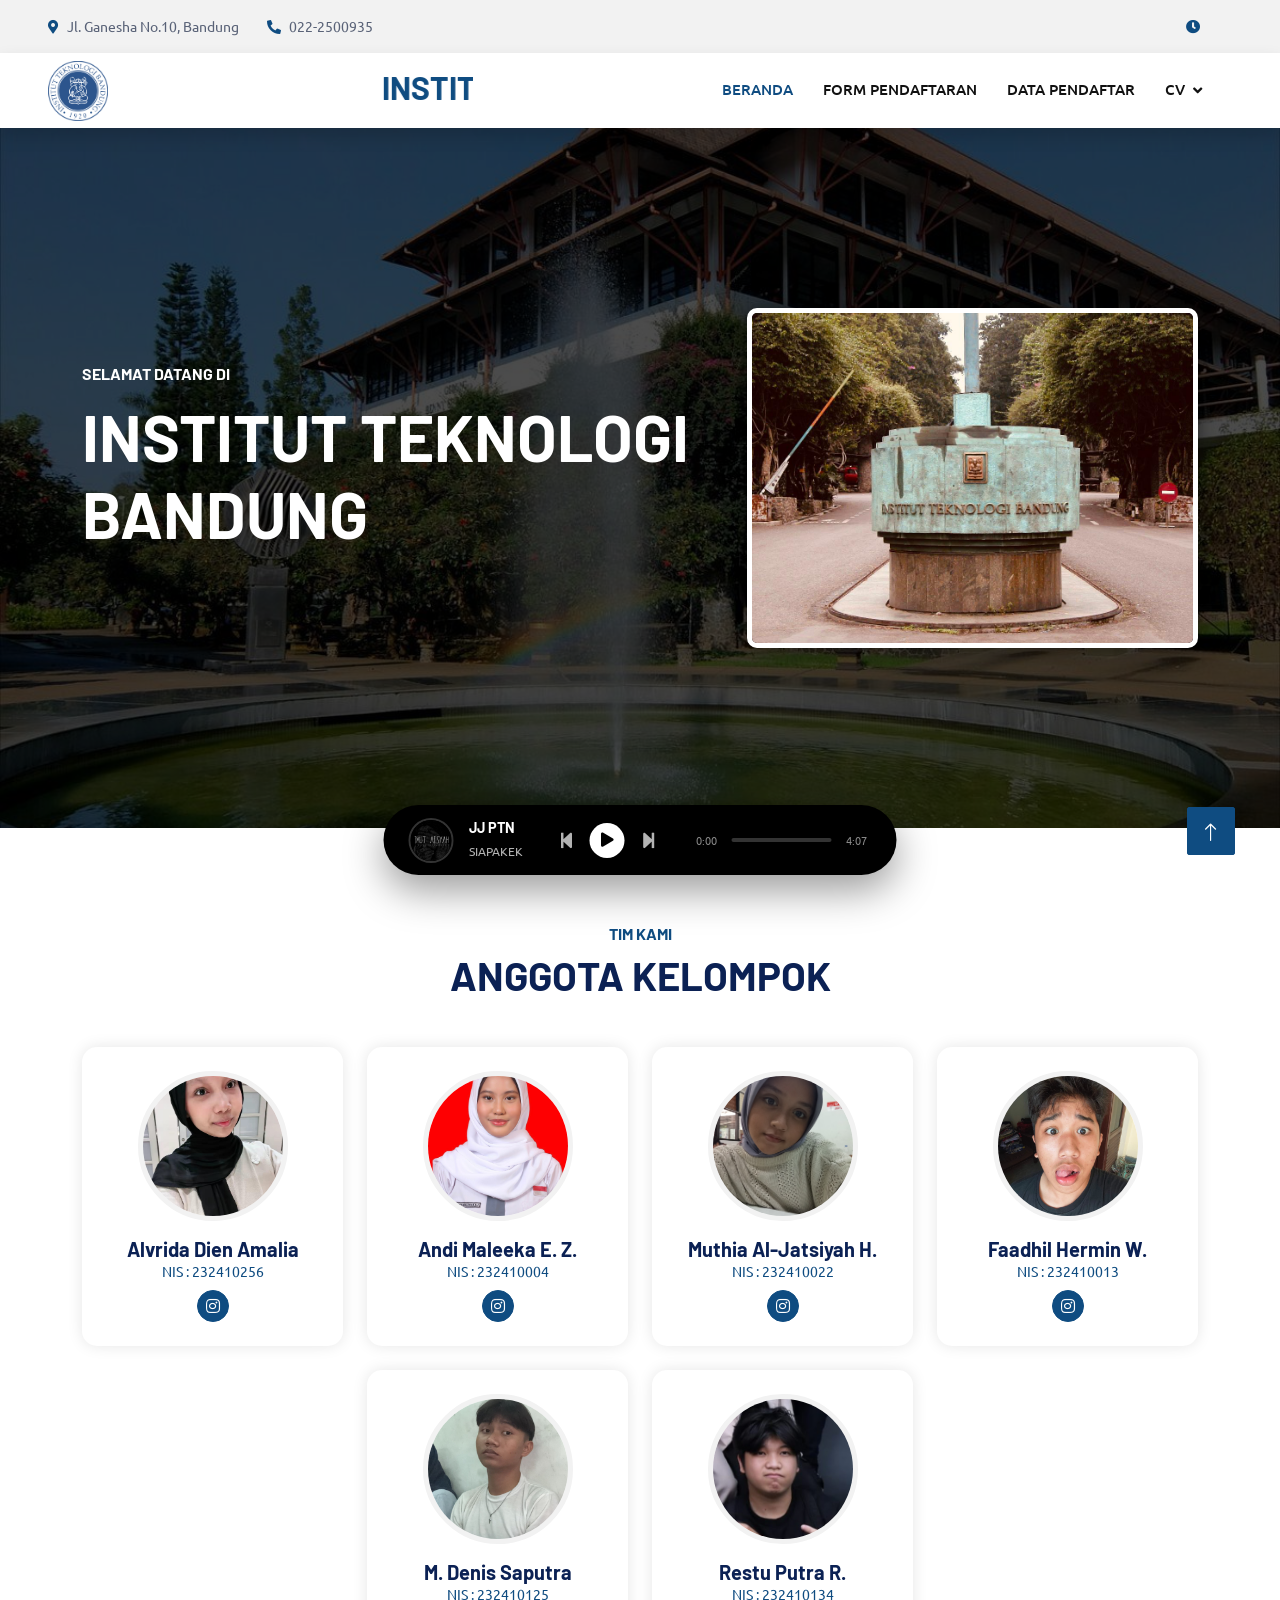
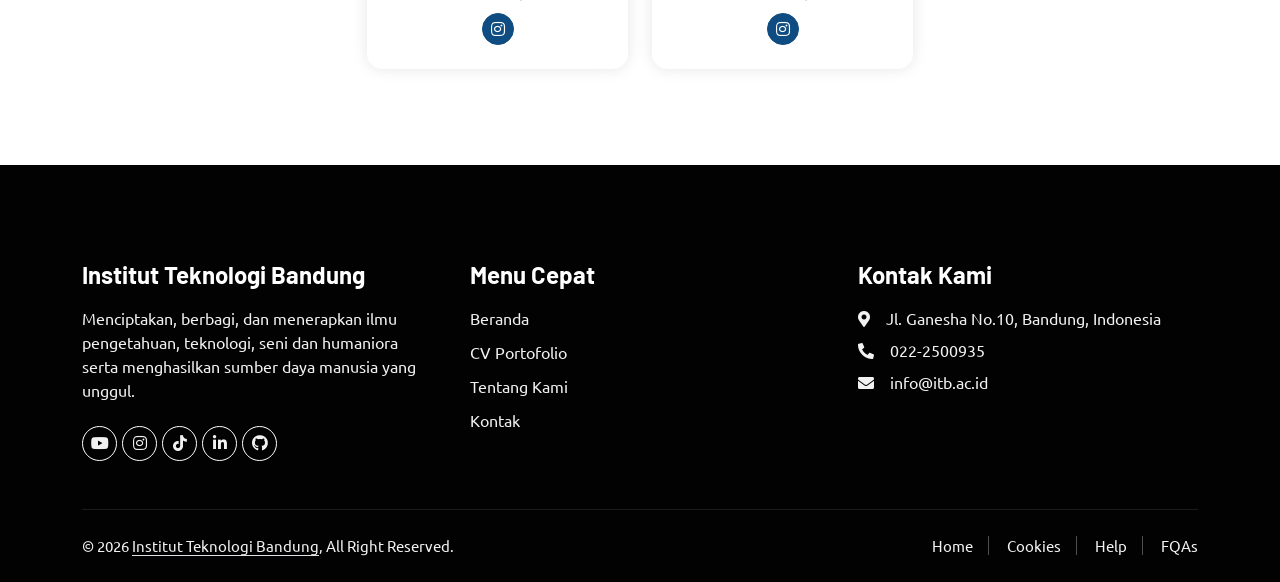
==== commit 4166f21b: "penambahan pada cv" ====
--- a/index.html
+++ b/index.html
@@ -84,12 +84,12 @@
                 <div class="nav-item dropdown">
                     <a href="#" class="nav-link dropdown-toggle" data-bs-toggle="dropdown">CV</a>
                     <div class="dropdown-menu m-0">
-                        <a href="nama1.html" class="dropdown-item">Dina</a>
-                        <a href="nama2.html" class="dropdown-item">Malee</a>
-                        <a href="nama3.html" class="dropdown-item">Muthia</a>
-                        <a href="nama4.html" class="dropdown-item">Faadhil</a>
-                        <a href="nama5.html" class="dropdown-item">Denis</a>
-                        <a href="nama6.html" class="dropdown-item">Rama</a>
+                        <a href="dina.html" class="dropdown-item">Dina</a>
+                        <a href="male.html" class="dropdown-item">Male</a>
+                        <a href="muti.html" class="dropdown-item">Muti</a>
+                        <a href="faadhil.html" class="dropdown-item">Faadhil</a>
+                        <a href="denis.html" class="dropdown-item">Denis</a>
+                        <a href="rama.html" class="dropdown-item">Rama</a>
                     </div>
                 </div>
             </div>
@@ -264,11 +264,11 @@
             <!-- Left: Info -->
             <div class="player-left">
                 <div class="player-album-art">
-                    <img src="images/travisscott.jpeg" alt="Album Art">
+                    <img src="images/apakek.png" alt="Album Art">
                 </div>
                 <div class="player-track-info">
-                    <h6>MELTDOWN (ft. Drake)</h6>
-                    <small>Travis Scott, Drake</small>
+                    <h6>JJ PTN</h6>
+                    <small>SIAPAKEK</small>
                 </div>
             </div>
 
@@ -293,7 +293,7 @@
         </div>
         
         <!-- Audio Tag dengan Error Handler -->
-        <audio id="audioPlayer" src="meltdown.mp3" preload="auto" onerror="alert('File musik.mp3 TIDAK DITEMUKAN atau rusak.\n\nPastikan nama file: musik.mp3 (huruf kecil semua)')"></audio>
+        <audio id="audioPlayer" src="sudahbiasaterjadi.mp3" preload="auto" onerror="alert('File musik.mp3 TIDAK DITEMUKAN atau rusak.\n\nPastikan nama file: musik.mp3 (huruf kecil semua)')"></audio>
     </div>
     <!-- Footer End -->
 
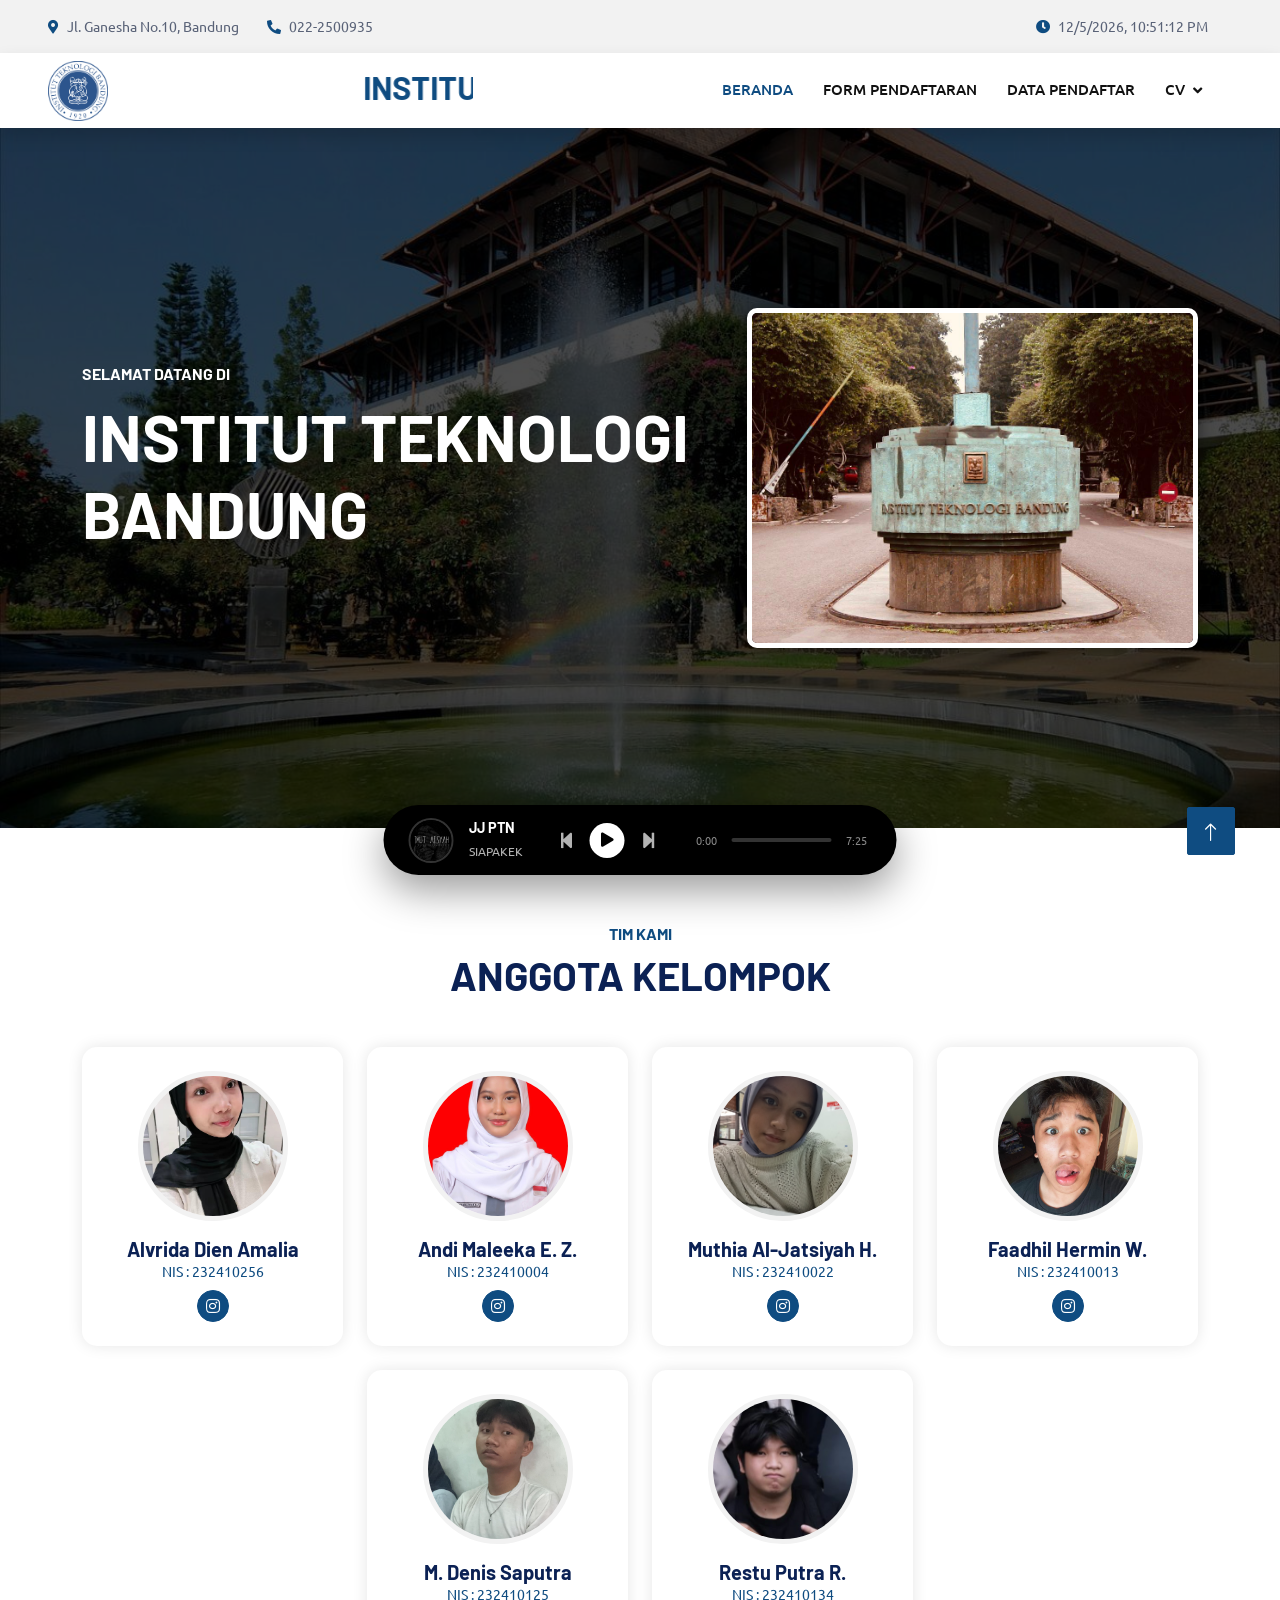
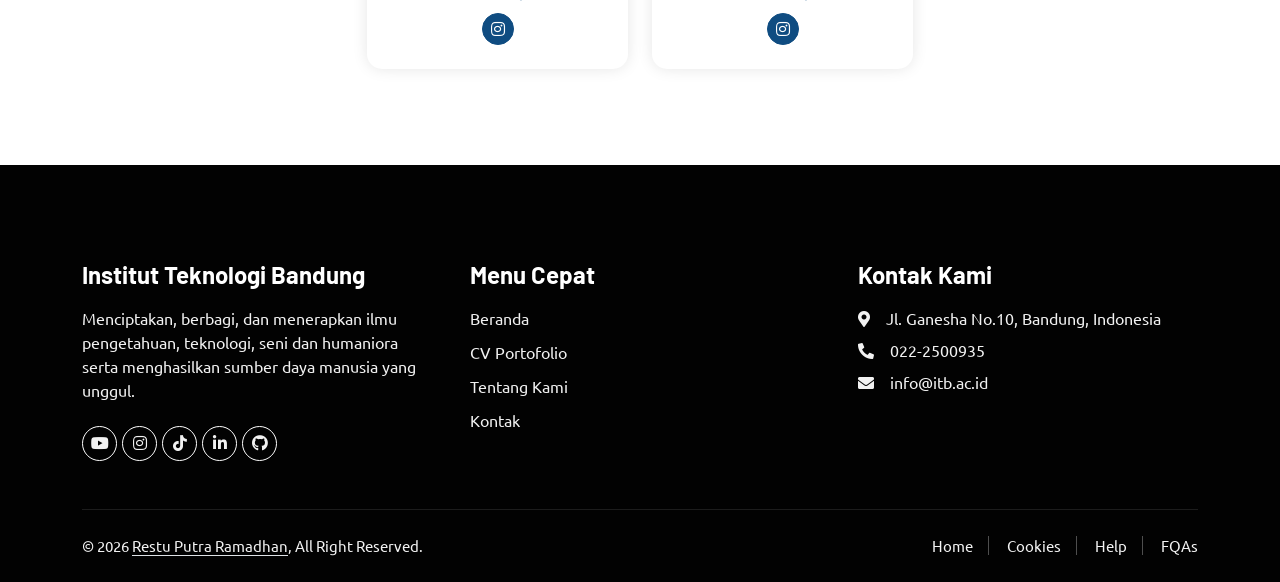
==== commit 8f932058: "menambahkan design cv" ====
--- a/index.html
+++ b/index.html
@@ -57,7 +57,11 @@
             <div class="col-lg-5 px-5 text-end">
                 <div class="h-100 d-inline-flex align-items-center py-3 me-4">
                     <small class="fa fa-clock text-primary me-2"></small>
-                    <small id="tanggalwaktu"></small>		
+                    <small id="tanggalwaktu"></small>
+                    <script>
+					var dt = new Date();
+					document.getElementById("tanggalwaktu").innerHTML = dt.toLocaleString();
+					</script>		
                 </div>  
             </div>
         </div>
@@ -230,7 +234,7 @@
                     <a class="footer-link" href="index.html">Beranda</a>
                     <a class="footer-link" href="cv.html">CV Portofolio</a>
                     <a class="footer-link" href="tentang.html">Tentang Kami</a>
-                    <a class="footer-link" href="#">Kontak</a>
+                    <a class="footer-link" href="https://wa.me/qr/4JIAIX4FXTSDC1">Kontak</a>
                 </div>
                 <div class="col-lg-4 col-md-6">
                     <h4 class="text-white mb-3">Kontak Kami</h4>
@@ -244,7 +248,7 @@
             <div class="copyright">
                 <div class="row">
                     <div class="col-md-6 text-center text-md-start mb-3 mb-md-0">
-                        &copy; 2026 <a class="border-bottom" href="#">Institut Teknologi Bandung</a>, All Right Reserved.
+                        &copy; 2026 <a class="border-bottom" href="#">Restu Putra Ramadhan</a>, All Right Reserved.
                     </div>
                     <div class="col-md-6 text-center text-md-end">
                         <div class="footer-menu">
@@ -288,7 +292,7 @@
                 <div class="progress-bar-bg">
                     <div class="progress-bar-fill" id="progressBar"></div>
                 </div>
-                <span id="duration" class="time-text">4:07</span>
+                <span id="duration" class="time-text">7:25</span>
             </div>
         </div>
         
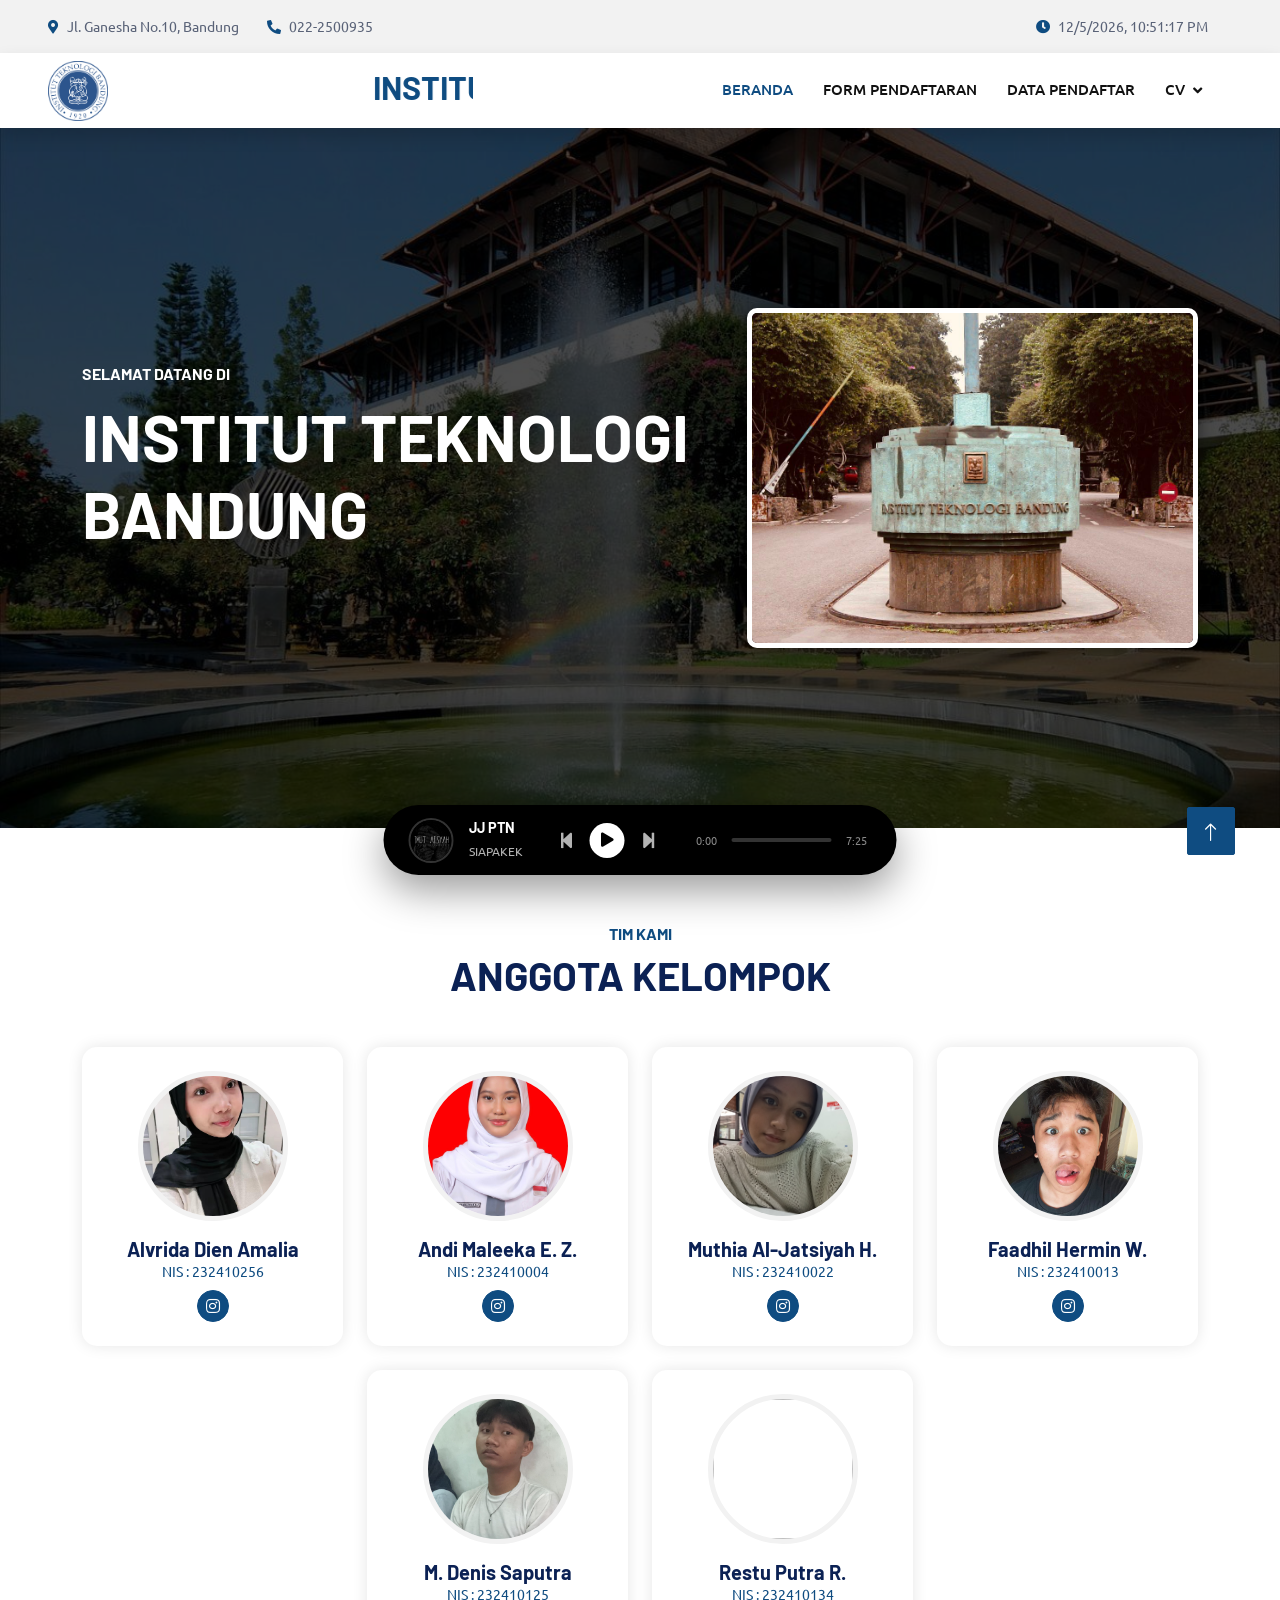
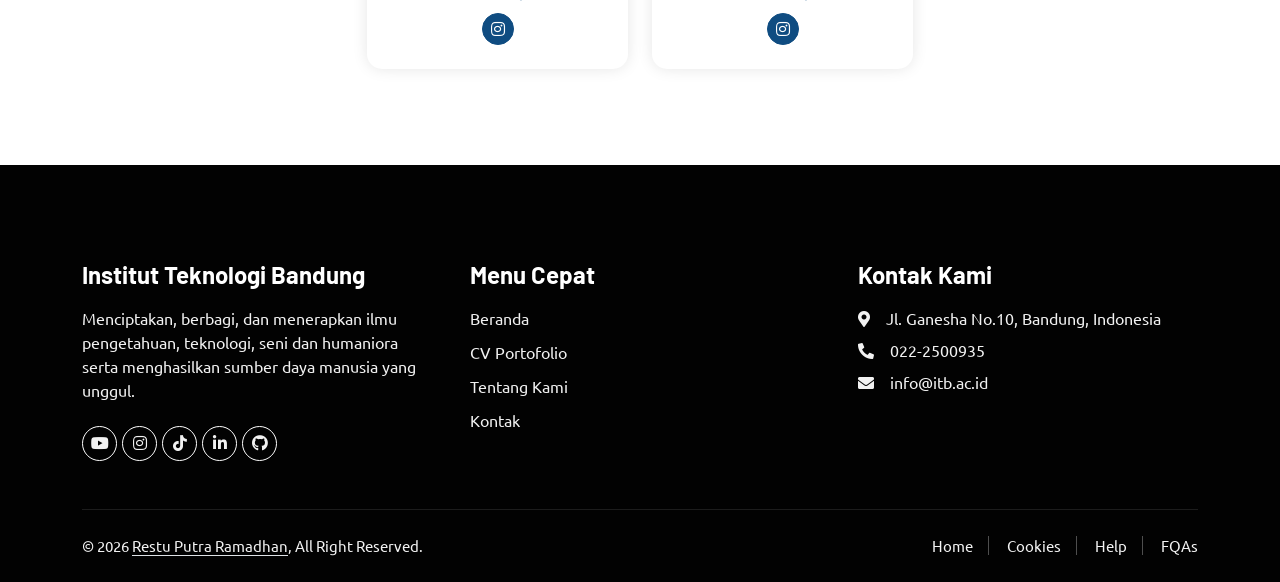
==== commit 6987987f: "minor update" ====
--- a/index.html
+++ b/index.html
@@ -202,7 +202,7 @@
                 <div class="col-lg-3 col-md-6 wow fadeInUp" data-wow-delay="0.3s">
                     <div class="team-item bg-light p-4 text-center">
                         <div class="team-img-box mb-3">
-                            <img src="images/rama.jpeg" alt="">                         
+                            <img src="images/rama.jpg" alt="">                         
                         </div>
                         <h5 class="fw-bold mb-0">Restu Putra R.</h5>
                         <small class="text-primary d-block mb-2">NIS : 232410134</small>
